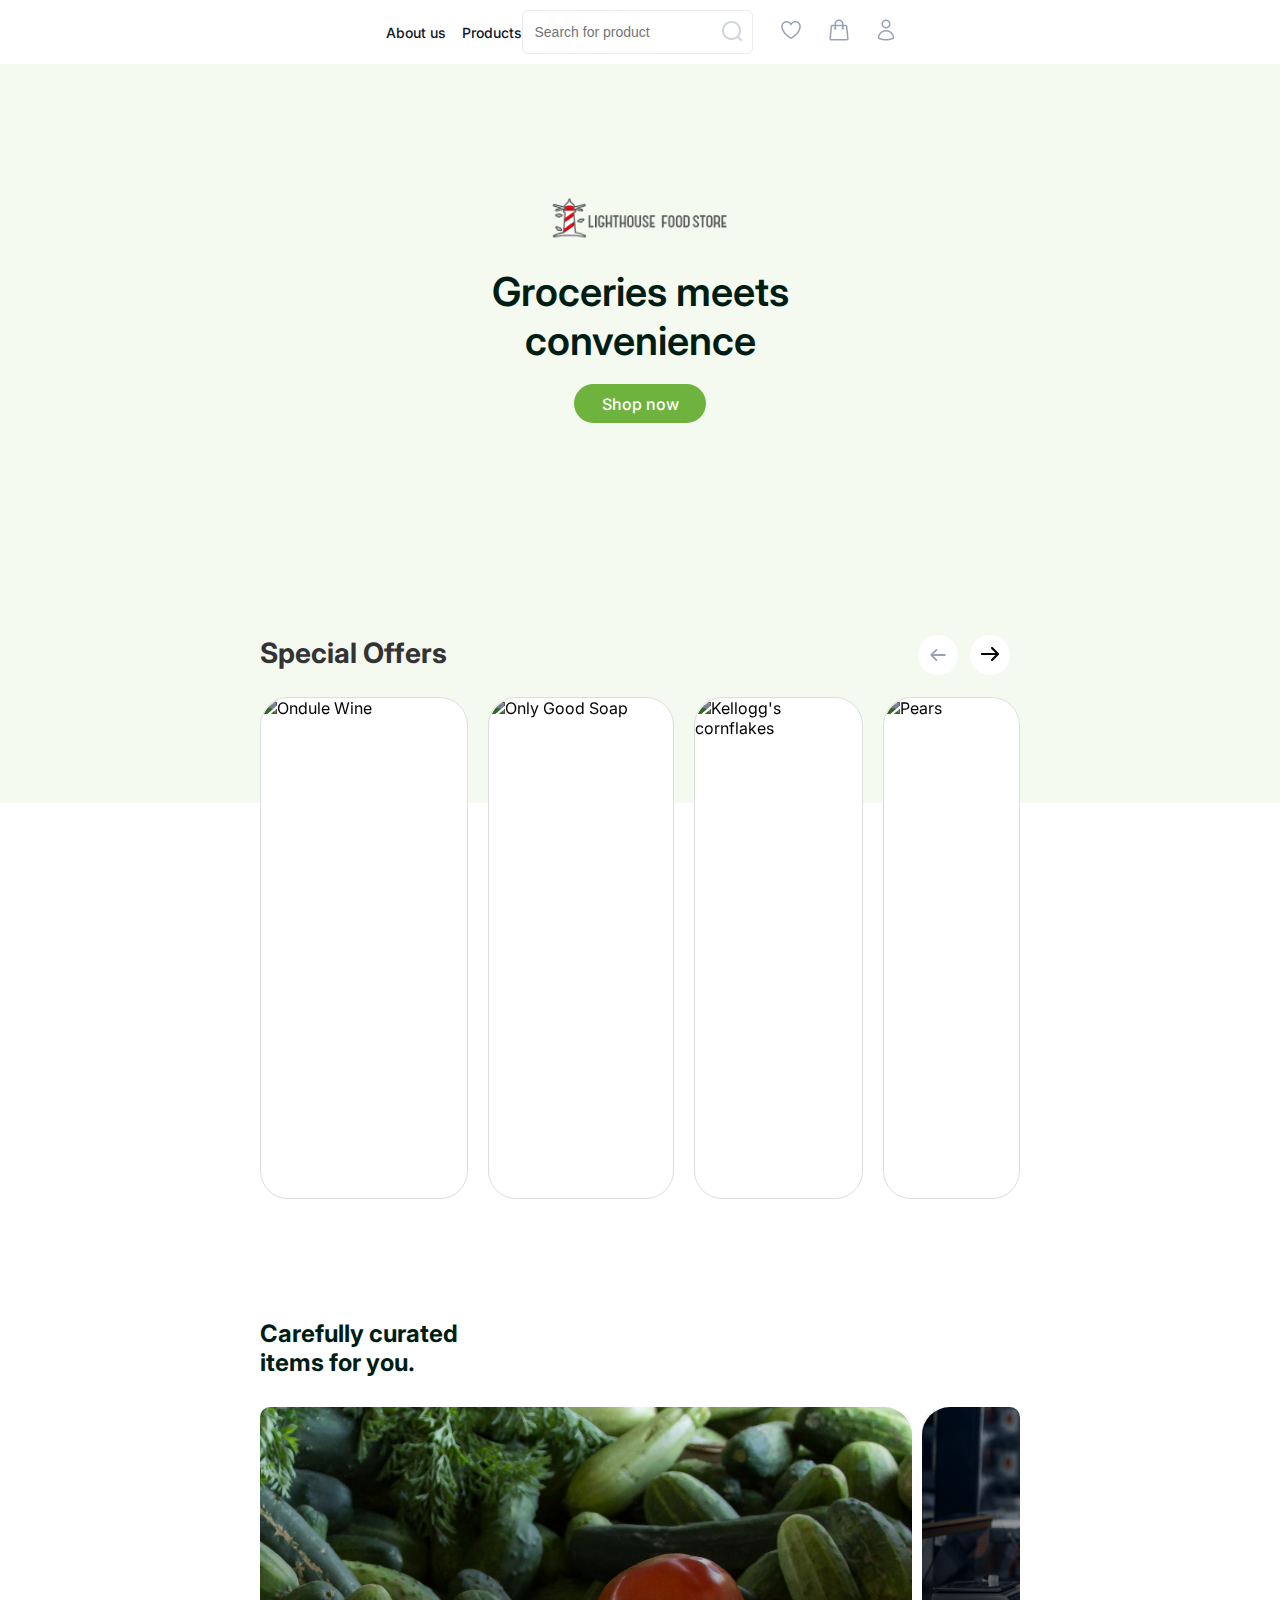
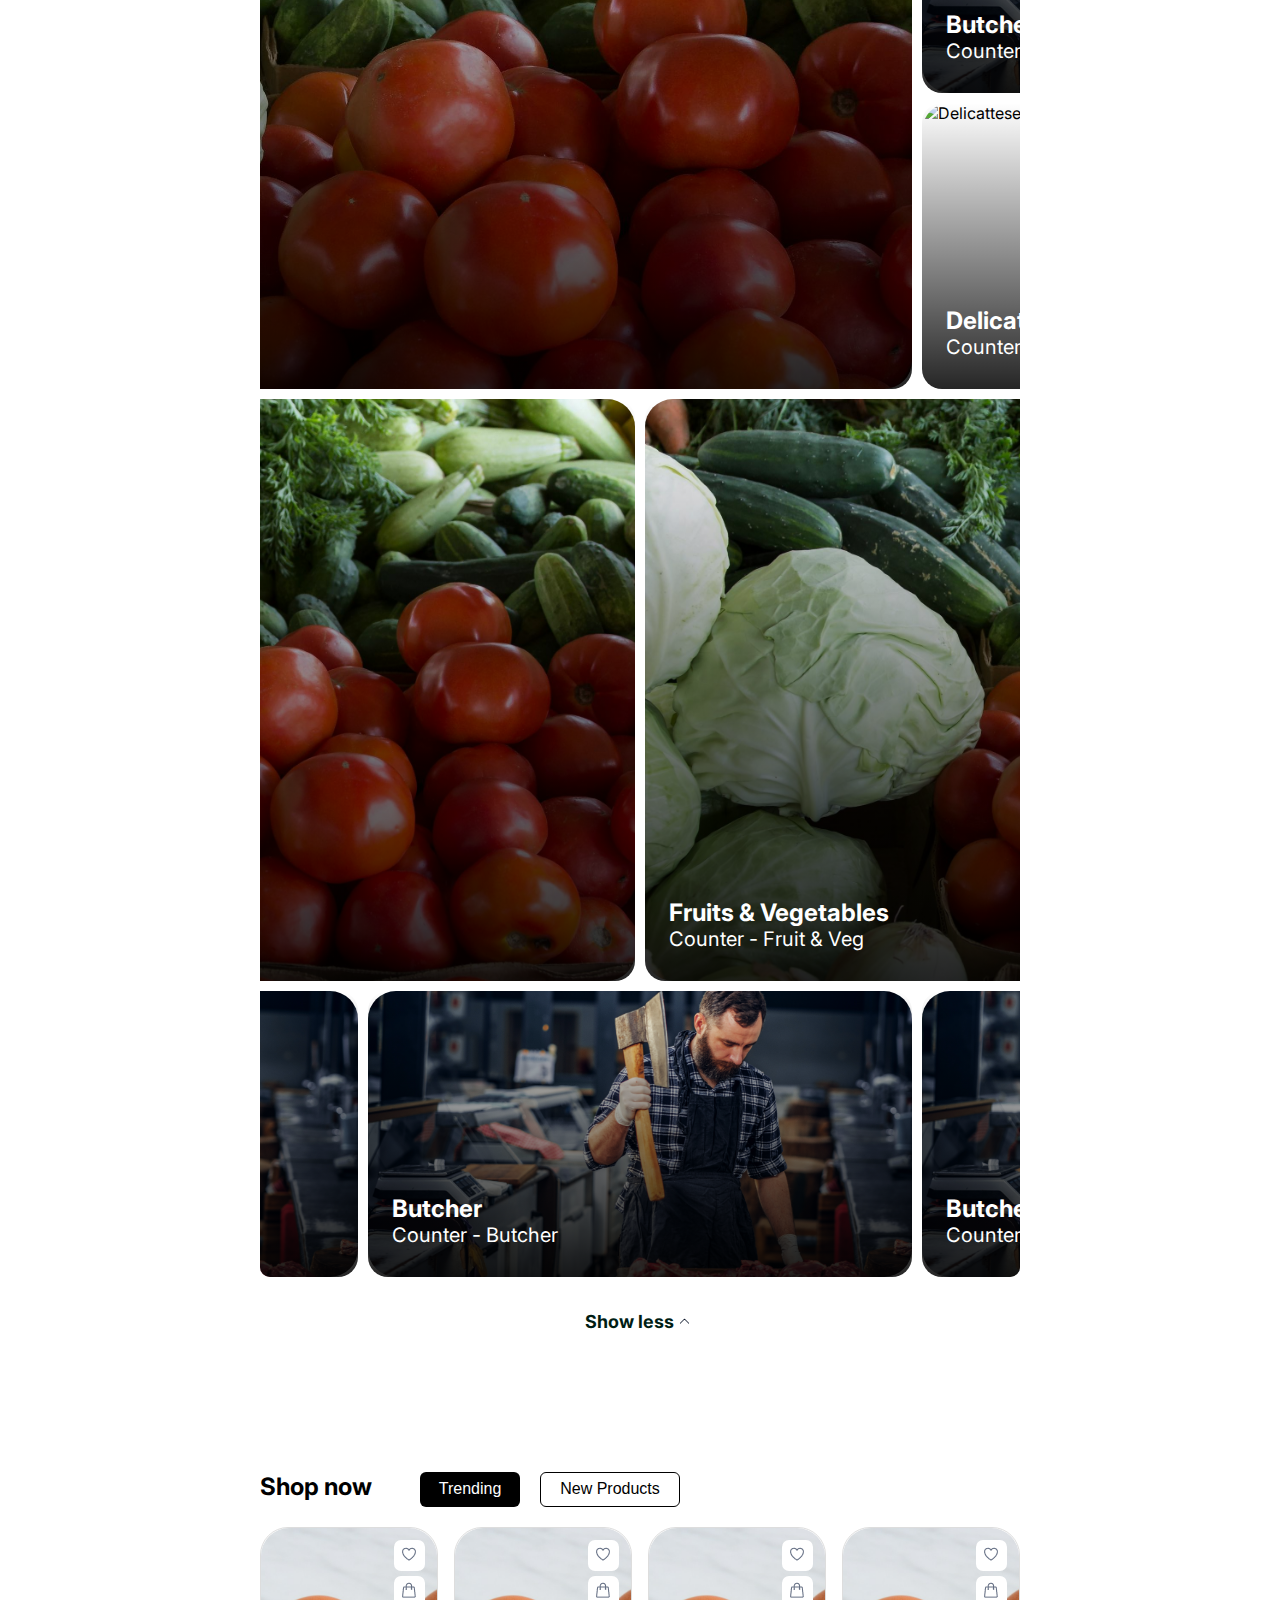
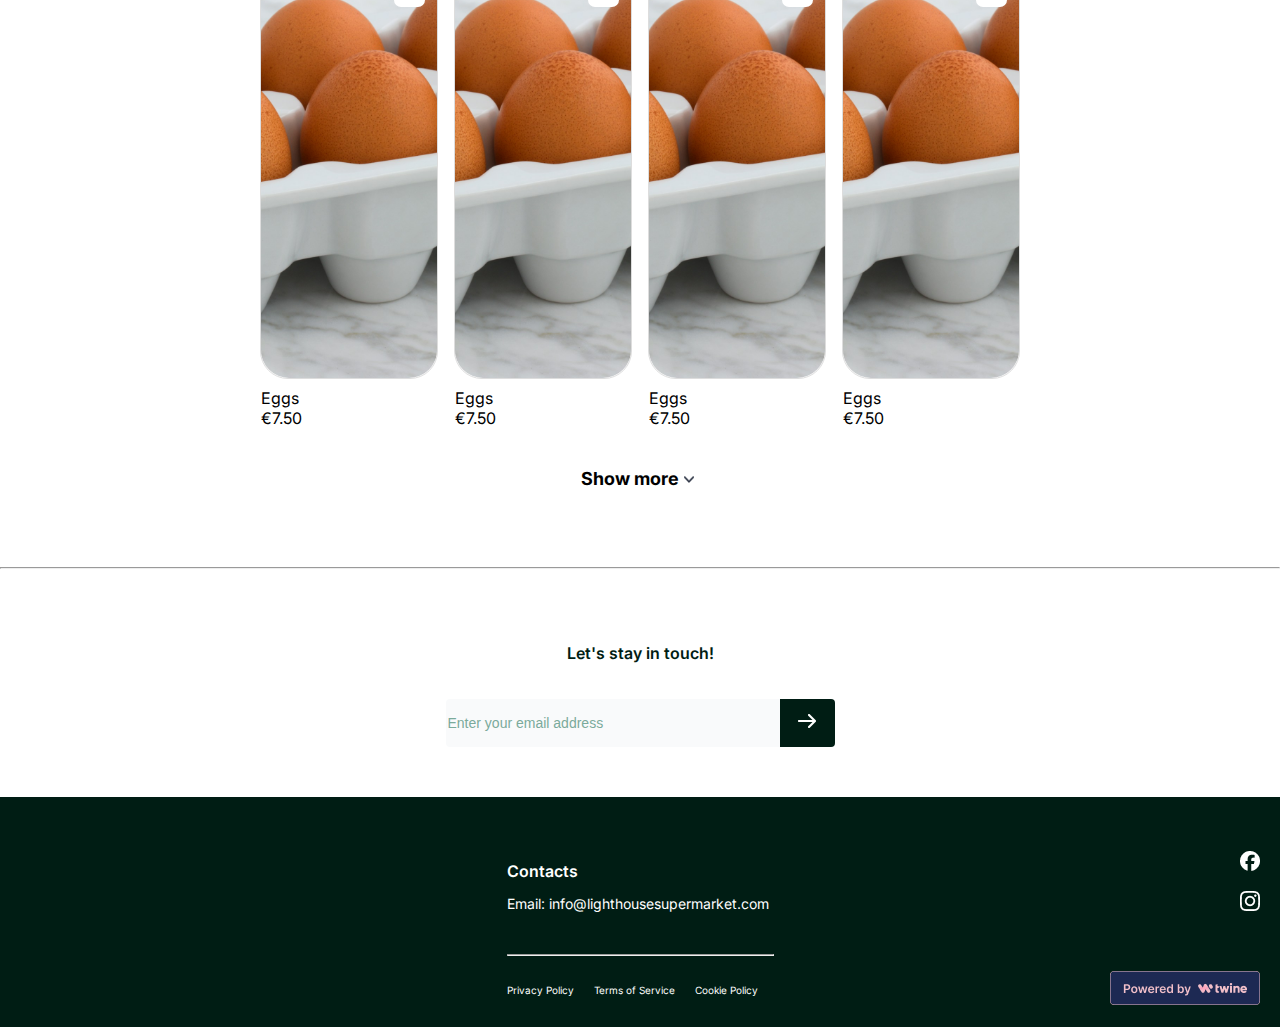
==== HTML/index.html @ 8991d11d "Fixed width" ====
<!DOCTYPE html>
<html lang="en">
<head>
    <meta charset="UTF-8"/>
    <link href="style.css" rel="stylesheet">
    <meta name="viewport" content="width=device-width, initial-scale=1.0">
    <link rel="preconnect" href="https://fonts.googleapis.com">
    <link rel="preconnect" href="https://fonts.gstatic.com" crossorigin>
    <link href="https://fonts.googleapis.com/css2?family=Inter:ital,opsz,wght@0,14..32,100..900;1,14..32,100..900&display=swap" rel="stylesheet">
</head>

<body>

<div class="container">
    <header class="header">
        <nav class="navbar">
            <ul class="nav-list">
                <li><a href="#About Us">About us</a></li>
                <li><a href="#Products">Products</a></li>
            </ul>
            <div class="right-section">
                <div class="search-item">
                    <input type="text" class="search-input" placeholder="Search for product">
                    <a href="#Search"><img src="search.png"></a>
                </div>
                <a href="#Liked"><img src="liked.png"></a>
                <a href="#cart"><img src="cart.png"></a>
                <a href="#profile"><img src="profile.png"></a>
            </div>
        </nav>
    </header>
</div>

<div class="background-overflow-header">
<div class="container">
    <header>
        <div class="header-container">
            <img src="logo.png" alt="Lighthouse Food Store" class="logo">
            <h1>Groceries meets<br>convenience</h1>
            <a href="#shop now" class="shop-now-button">Shop now</a>
        </div>
    </header>
</div>
</div>
    
<div class="container">
    <section class="special-offers">
        <div class="special-offers-header">
            <h2>Special Offers</h2>
            <div class="arrow-buttons">
                <button class="left-arrow"><img src="special-offer-arrow-left.png"></button>
                <button class="right-arrow"><img src="special-offer-arrow-right.png"></button>
            </div>
        </div>
        <div class="offer-grid">
            <div class="offer-item-1 offer-item">
                <img src="wine.jpeg" alt="Ondule Wine" class="background-image">
                <p>Ondule Wine<br>€7.50</p>
                <div class="button-container-1">
                    <div class="add-to-bag">
                        <button>Add to bag</button>
                    </div>
                    <div class="special-offer-like">
                        <button><img src="heart.png"></button>
                    </div>
                </div>
            </div>
            <div class="offer-item-2 offer-item">
                <img src="soap.jpeg" alt="Only Good Soap" class="background-image">
                <p>Only Good Soap<br>€7.50</p>
                <div class="button-container-1">
                    <div class="add-to-bag">
                        <button>Add to bag</button>
                    </div>
                    <div class="special-offer-like">
                        <button><img src="heart.png"></button>
                    </div>
                </div>
            </div>
            <div class="offer-item-3 offer-item">
                <img src="cornflakes.jpeg" alt="Kellogg's cornflakes" class="background-image">
                <p>Kellogg's Cornflakes<br>€7.50</p>
                <div class="button-container-1">
                    <div class="add-to-bag">
                        <button>Add to bag</button>
                    </div>
                    <div class="special-offer-like">
                        <button><img src="heart.png"></button>
                    </div>
                </div>
            </div>
            <div class="offer-item-4 offer-item">
                <img src="pears.jpeg" alt="Pears" class="background-image">
                <p>Pears<br>€7.50</p>
                <div class="button-container-1">
                    <div class="add-to-bag">
                        <button>Add to bag</button>
                    </div>
                    <div class="special-offer-like">
                        <button><img src="heart.png"></button>
                    </div>
                </div>
            </div>
        </div>
    </section>
</div>

<div class="container">
    <section class="curated-items">
        <h2>Carefully curated<br>items for you.</h2>
        <div class="curated-grid">
            <div class="curated-item curated-item-1">
                <img src="fruit.jpeg" alt="Fruits & Vegetables"> 
                <div class="overlay"></div>
                <p><b>Fruits & Vegetables</b><br>Counter - Fruit & Veg</p>
            </div>
            <div class="curated-item curated-item-2">
                <img src="butcher.jpeg" alt="Butcher">
                <div class="overlay"></div>
                <p><b>Butcher</b><br>Counter - Butcher</p>
            </div>
            <div class="curated-item curated-item-3">
                <img src="meat.jpeg" alt="Delicattesen">
                <div class="overlay"></div>
                <p><b>Delicattesen</b><br>Counter - Delicattesen</p>
            </div>
            <div class="curated-item curated-item-4">
                <img src="fruit.jpeg" alt="Fruits & Vegetables">
                <div class="overlay"></div>
                <p><b>Fruits & Vegetables</b><br>Counter - Fruit & Veg</p>
            </div>
            <div class="curated-item curated-item-5">
                <img src="fruit.jpeg" alt="Fruits & Vegetables">
                <div class="overlay"></div>
                <p><b>Fruits & Vegetables</b><br>Counter - Fruit & Veg</p>
            </div>
            <div class="curated-item curated-item-6">
                <img src="butcher.jpeg" alt="Butcher">
                <div class="overlay"></div>
                <p><b>Butcher</b><br>Counter - Butcher</p>
            </div>
            <div class="curated-item curated-item-7">
                <img src="butcher.jpeg" alt="Butcher">
                <div class="overlay"></div>
                <p><b>Butcher</b><br>Counter - Butcher</p>
            </div>
            <div class="curated-item curated-item-8">
                <img src="butcher.jpeg" alt="Butcher">
                <div class="overlay"></div>
                <p><b>Butcher</b><br>Counter - Butcher</p>
            </div>
        </div>
        <h4>Show less <img src="chevron-up.png"></h4>
    </section>
</div>

<div class="container">
    <section class="shop-now-items">
        <div class="shop-now-header">
        <h2>Shop now</h2>
            <div class="tabs">
                <button class="tab-active">Trending</button>
                <button class="tab">New Products</button>
            </div>
        </div>
        <div class="product-grid">
            <div class="product-card">
                <img src="eggs.jpeg" alt="Eggs" class="product-card-image">
                <p>Eggs<br>€7.50</p>
                <div class="product-card-buttons">
                    <button><img src="shop-now-like.png" class="shop-now-like"></button>
                    <button><img src="add-to-cart.png" class="add-to-cart"></button>
                </div>
            </div>
            <div class="product-card">
                <img src="eggs.jpeg" alt="Eggs" class="product-card-image">
                <p>Eggs<br>€7.50</p>
                <div class="product-card-buttons">
                    <button><img src="shop-now-like.png" class="shop-now-like"></button>
                    <button><img src="add-to-cart.png" class="add-to-cart"></button>
                </div>
            </div>
            <div class="product-card">
                <img src="eggs.jpeg" alt="Eggs" class="product-card-image">
                <p>Eggs<br>€7.50</p>
                <div class="product-card-buttons">
                    <button><img src="shop-now-like.png" class="shop-now-like"></button>
                    <button><img src="add-to-cart.png" class="add-to-cart"></button>
                </div>
            </div>
            <div class="product-card">
                <img src="eggs.jpeg" alt="Eggs" class="product-card-image">
                <p>Eggs<br>€7.50</p>
                <div class="product-card-buttons">
                    <button><img src="shop-now-like.png" class="shop-now-like"></button>
                    <button><img src="add-to-cart.png" class="add-to-cart"></button>
                </div>
            </div>
        </div>
        <h4>Show more <img src="chevron-down.png"></h4>
    </section>
</div>

    <hr>

<div class="container">
    <div class="subscribe-section">
        <p>Let's stay in touch!</p>
        <div class="subscribe-form">
            <input type="email" class="email-input" placeholder="Enter your email address">
            <button type="submit"><img src="arrow-right.png"></button>
        </div>
    </div>
</div>

<div class="background-overflow-footer">
<div class="container">
    <footer class="footer">
        <div class="footer-content">
            <div class="contact-info">
                <p><b>Contacts</b></p>
                <p>Email: <a href="mailto:info@lighthousesupermarket.com">info@lighthousesupermarket.com</a></p>
            </div>
        </div>
        <div class="social-icons">
            <a href="#Facebook" class="social-icon-1"><img src="facebook.png"></a>
            <br>
            <a href="#Instagram" class="social-icon-2"><img src="instagram.png"></a>
        </div>
        <hr>
        <div class="footer-links">
            <a href="#Privacy Policy">Privacy Policy</a>
            <a href="#Terms of Service">Terms of Service</a>
            <a href="#Cookie Policy">Cookie Policy</a>
        </div>
        <div class="powered-by">
            <a href="#Twine"><img src="twine.png"></a>
        </div>
    </footer>
</div>
</div>

</body>
</html>
---- HTML/style.css ----
body {
    margin: 0;
    font-family: "Inter", sans-serif;
    background-color: rgba(255, 255, 255, 1);
}

.container {
    max-width: 800px;
    place-self: center;
}

.background-overflow-header {
    background-color: rgba(110, 179, 61, 0.07);
}

.background-overflow-footer {
    background-color:  rgba(0, 29, 20, 1);
}

/*Header*/

.header {
    background-color: rgba(255, 255, 255, 1);
    display: flex;
    align-items: center;
    height: 64px;
    font-family: "Inter", sans-serif;
}

.navbar {
    display: flex;
    justify-content: space-between;
    align-items: center;
    width: 100%;
    padding: 10px 25px;
}

.nav-list {
    list-style: none;
    display: flex;
    gap: 16px;
    padding: 0;
}

.nav-list li a {
    text-decoration: none;
    font-family: "inter" sans-serif;
    color: rgba(16, 24, 40, 1);
    font-size: 14px;
    font-weight: 500;
    gap: 16px;
}

.right-section {
    display: flex;
    align-items: center;
    gap: 28px;
}

.search-item {
    border: 1px solid rgba(234, 236, 240, 1);
    border-radius: 6px;
    padding: 0 10px;
}

.search-item img {
    display: inline;
    position: relative;
    top: 4px;
}

.search-input {
    border: none;
    padding: 8px, 16px, 8px, 16px;
    font-size: 14px;
    outline: none;
    gap: 40px;
    height: 40px;
    font-weight: 400;
    color: rgba(152, 162, 179, 1);
}

.icon {
    font-size: 16px;
    cursor: pointer;
}

/*Logo Section*/

.header-container {
   display: flex;
   flex-direction: column;
   align-items: center;
   justify-content: center;
   height: 100vh;
   text-align: center;
   height: 739px;
   top: 64px;
}

.logo {
    width: 198px;
    height: 48px;
    padding: 4.68px, 11.71px, 4.68px, 11.71px;
    margin-top: -250px;
    left: 541px;
}

h1 {
    font-size: 40px;
    margin-bottom: 20px;
    color: rgba(0, 29, 20, 1);
    font-weight: 600;
    line-height: 48.41px;
    width: 329px;
    height: 96px;
    align-items: center;
    top: 168px;
    font-family: "Inter", sans-serif;
}

.shop-now-button {
    display: inline-block;
    padding: 10px, 28px, 10px, 28px;
    font-size: 16px;
    font-weight: 500;
    color: rgba(255, 255, 255, 1);
    background-color: rgba(110, 179, 61, 1);
    border-radius: 20px;
    text-decoration: none;
    transition: background-color 0.3s;
    width: 132px;
    height: 39px;
    gap: 10px;
    place-content: center;
    font-family: "Inter", sans-serif;
}

.shop-now-button:hover {
    background-color: #4caf50;
}

/*Special Offers Section*/

.special-offers {
    padding: 50px 20px;
    text-align: left;
    margin-top: -240px;
    font-family: "Inter", sans-serif;
}

.special-offers-header {
    display: flex;
    flex-direction: row;
    justify-content: space-between;
}

.arrow-buttons {
    display: flex;
    padding: 22px 10px;
    gap: 12px;
    justify-content: flex-end;
}

.arrow-buttons button {
    background-color: #ffffff;
    border: none;
    color: black;
    padding: 10px;
    border-radius: 50%;
    cursor: pointer;
    font-size: 16px;
    line-height: 1;
    width: 40px;
    height: 40px;
}

.special-offers h2 {
    font-size: 28px;
    margin-bottom: 20px;
    color: #333;
    top: 558px;
    left: 25px;
    display: flex;
}

.offer-grid {
    display: flex;
    justify-content: center;
    gap: 20px;
    overflow: hidden;
    position: relative;
}

.offer-grid a {
    size: 10px;
}

.offer-item {
    border: 1px solid #ddd;
    border-radius: 28px;
    height: 500px;
    text-align: left;
    background-color: #ffffff;
    position: relative;
    overflow: hidden;
}

.offer-item-1 {
    width: 500px;
}

.offer-item-2 {
    width: 446px;
}

.offer-item-3 {
    width: 405px;
}

.offer-item-4 {
    width: 328px;
}

.background-image {
    object-fit: cover;
    border-radius: 28px;
    position: absolute;
    width: 100%;
    height: 100%;
    filter: brightness(60%);
}
.offer-grid p {
    margin: 10px 0;
    font-size: 16px;
    color: rgba(255, 255, 255, 1);
    position: absolute;
    padding: 32px;
}

.add-to-bag button {
    background-color: transparent;
    color: white;
    border: 1px solid;
    border-radius: 20px;
    cursor: pointer;
    position: relative;
    width: 125px;
    height: 35px;
}

.special-offer-like button {
    border: none;
    background-color: transparent;
    padding: 8px;
}

.button-container-1 {
    display: flex;
    padding: 10px;
    left: 30px;
    bottom: 30px;
    position: absolute;
    gap: 4px;
}

/*Curated Items Section*/

.curated-items {
    padding: 50px 20px;
    display: grid;
    gap: 10px;
}

.curated-items h2 {
    font-size: 24px;
    color: rgba(0, 29, 20, 1);
    margin-bottom: 20px;
}

.curated-items h4 {
    font-size: 18px;
    color: rgba(0, 29, 20, 1);
    margin-bottom: 20px;
    place-self: center;
}

.curated-grid {
    position: relative;
    overflow: hidden;
    justify-content: center;
    border-radius: 10px;
    gap: 10px;
    display: grid;
    grid-template-columns: 267px 267px 267px 267px 267px 267px;
    grid-template-rows: 286px 286px 286px 286px 286px;
    grid-template-areas: 
        "item-1 item-1 item-1 item-1 item-2 item-2"
        "item-1 item-1 item-1 item-1 item-3 item-3"
        "item-4 item-4 item-4 item-5 item-5 item-5"
        "item-4 item-4 item-4 item-5 item-5 item-5"
        "item-6 item-6 item-7 item-7 item-8 item-8";
}

.curated-item {
    background-color: #fff;
    border-radius: 20px;
    overflow: hidden;
    position: relative;
}

.curated-item-1 {
    grid-area: item-1;
}

.curated-item-2 {
    grid-area: item-2;
}

.curated-item-3 {
    grid-area: item-3;
}

.curated-item-4 {
    grid-area: item-4;
}

.curated-item-5 {
    grid-area: item-5;
}

.curated-item-6 {
    grid-area: item-6;
}

.curated-item-7 {
    grid-area: item-7;
}

.curated-item-8 {
    grid-area: item-8;
}

.curated-grid img {
    object-fit: cover;
    border-radius: 28px;
    position: absolute;
    width: 100%;
    height: 100%;
}

.overlay {
    position: absolute;
    background-image: linear-gradient(to bottom, rgba(115, 115, 115, 0), rgba(0, 0, 0, 0.85));
    width: 100%;
    height: 100%;
}

.curated-grid p {
    margin: 10px 0;
    font-size: 20px;
    color: rgba(255, 255, 255, 1);
    position: absolute;
    left: 24px;
    bottom: 20px;
}

.curated-grid b {
    font-size: 24px;
}

/*Shop Now Section*/

.shop-now-items {
    margin: 0 auto;
    padding: 50px 20px;
}

.shop-now-header {
    display: flex;
}

.shop-now-item h2 {
    font-size: 24px;
    margin-bottom: 20px;
}

.shop-now-items h4 {
    display: flex;
    font-size: 18px;
    color: rgba(0, 0, 0, 1);
    margin-bottom: 20px;
    place-content: center;
    padding-top: 65px;
}

.tabs {
    display: flex;
    flex-direction: row;
    gap: 20px;
    padding: 20px 48px;
}

.tab {
    padding: 8px, 16px, 8px, 16px;
    border: 1px solid rgba(0, 0, 0, 1);
    background-color: rgba(255, 255, 255, 1);
    cursor: pointer;
    font-size: 16px;
    width: 140px;
    height: 35px;
    font-weight: 400;
    font-size: 16px;
    border-radius: 6px;
}

.tab-active {
    background-color: rgba(0, 0, 0, 1);
    color: #fff;
    width: 100px;
    height: 35px;
    padding: 8px, 16px, 8px, 16px;
    font-weight: 400;
    font-size: 16px;
    border-radius: 6px;
    border: none;
}

.product-grid {
    display: flex;
    justify-content: center;
    gap: 16px;
    position: relative;
}

.product-card {
    border: 1px solid #ddd;
    border-radius: 28px;
    width: 450px;
    height: 450px;
    text-align: left;
    background-color: #fff;
    position: relative;
}

.product-card-image {
    object-fit: cover;
    border-radius: 28px;
    width: 100%;
    height: 100%;
    position: absolute;
}

.product-card p {
    margin: 10px 0;
    font-size: 16px;
    color: rgba(0, 0, 0, 1);
    position: absolute;
    bottom: -60px;
}

.product-card-buttons {
    position: absolute;
    top: 12px;
    right: 12px;
}

.product-card button {
    width: 31.18px;
    height: 31.18px;
    border-radius: 7.09px;
    border: none;
    background-color: rgba(255, 255, 255, 1);
    display: block;
    margin-bottom: 5.2px;
}

/*Email Input*/

.subscribe-section {
    padding: 50px 20px;
    text-align: center;
}

.subscribe-section p {
    font-size: 16px;
    font-weight: 600;
    color: rgba(0, 29, 20, 1);
    padding-bottom: 20px;
}

.subscribe-form {
    display: flex;
    place-content: center;
}

.email-input {
    border: none;
    width: 330px;
    height: 48px;
    border-radius: 4px 0px 0px 4px;
    font-weight: 400;
    font-size: 14px;
    background-color: rgba(249, 250, 251, 1);
    padding-block: 0px;
}

.subscribe-section ::placeholder {
    color: rgba(123, 170, 155, 1)
}

.subscribe-section button {
    width: 55px;
    height: 48px;
    border-radius: 0px 4px 4px 0px;
    background-color: rgba(0, 29, 20, 1);
    color: #fff;
    border: none;
}

/*Footer*/

.footer {
    height: 130px;
    padding: 50px 20px;
}

.contact-info {
    color: #ffffff;
    font-size: 14px;
    font-weight: 400;
}

.contact-info b {
    font-size: 16px;
    font-weight: 600;
}

.contact-info a {
    text-decoration: none;
    color: #fff;
    font-size: 14px;
    font-weight: 400;
}

.social-icons {
    display: inline;
    flex-direction: row;
}

.social-icon-1 {
    right: 20px;
    margin-top: -75px;
    position: absolute;
}

.social-icon-2 {
    right: 20px;
    margin-top: -55px;
    position: absolute;
}

.footer-links a {
    text-decoration: none;
    color: #fff;
    display: inline-flex;
    padding: 20px 16px 10px 0;
    font-size: 10px;
}

.powered-by a {
    display: inline;
    position: absolute;
    flex-direction: row;
    right: 20px;
    margin-top: -35px;
}
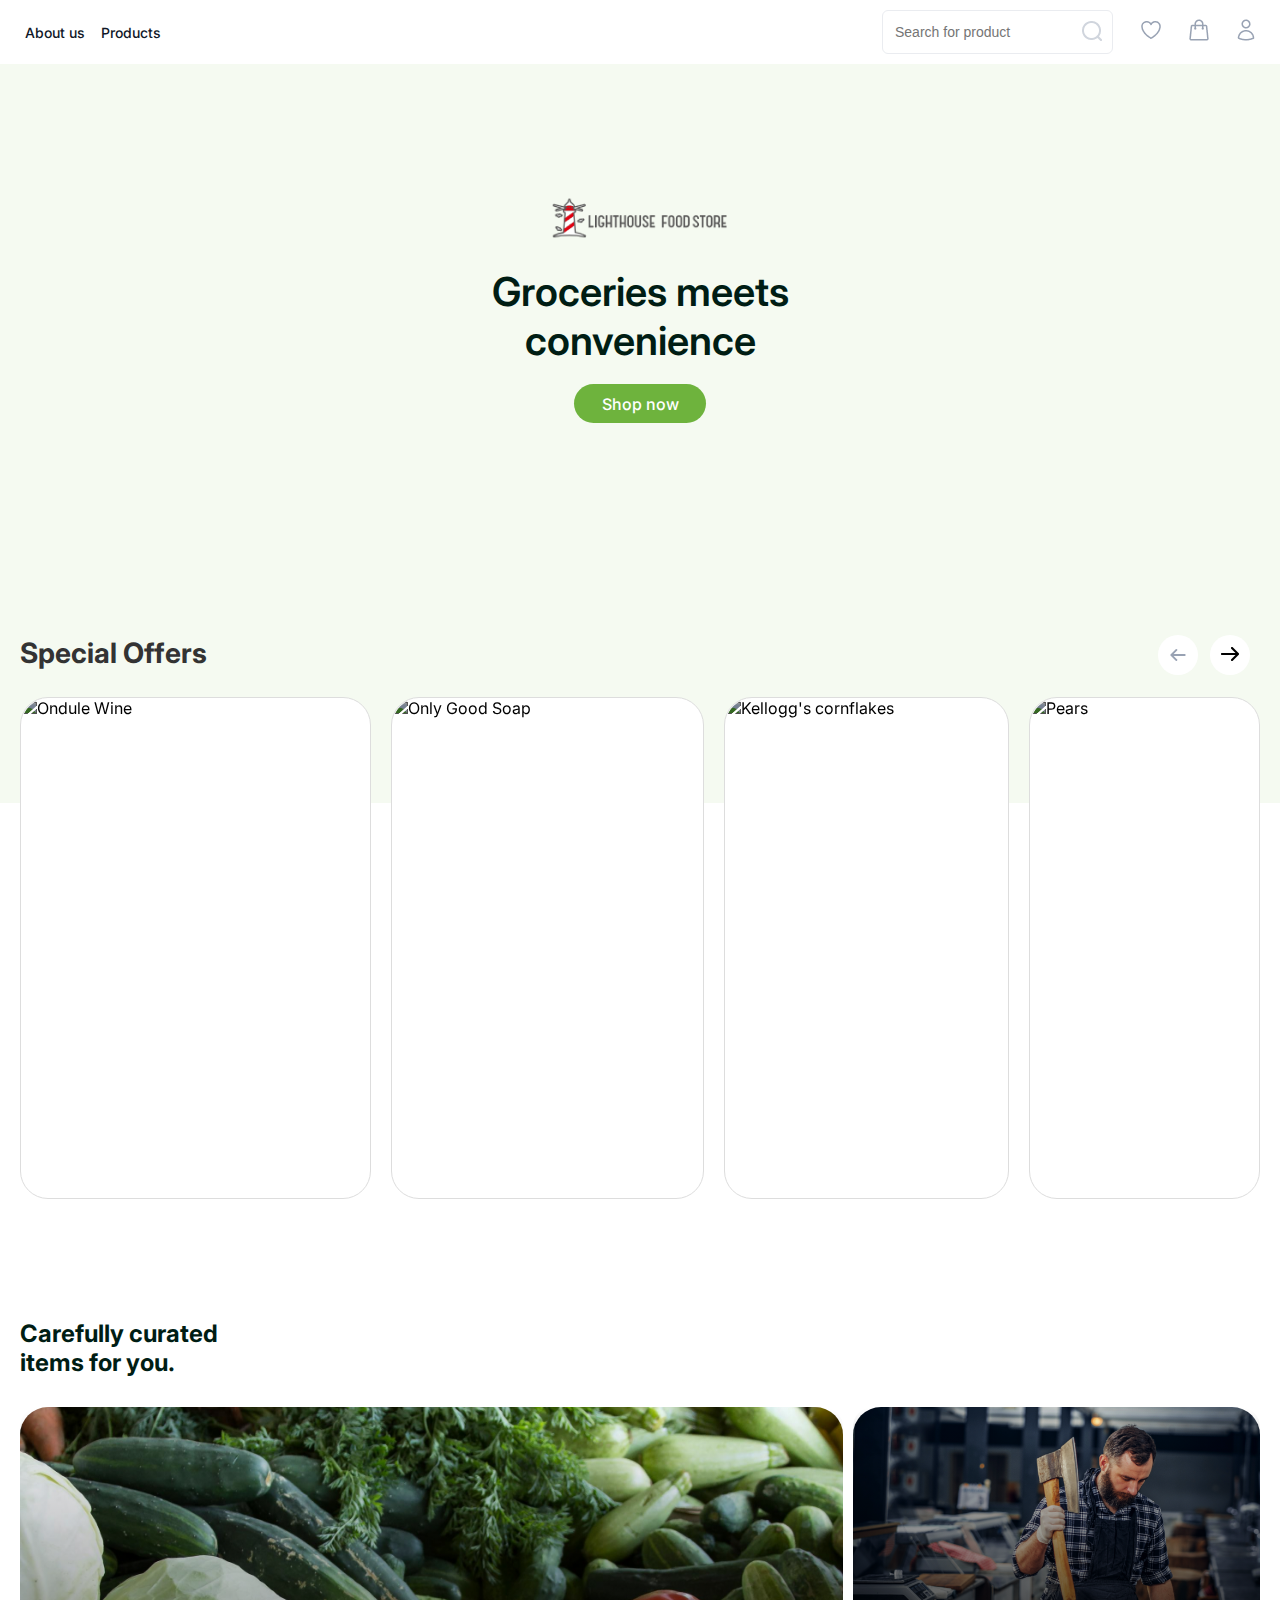
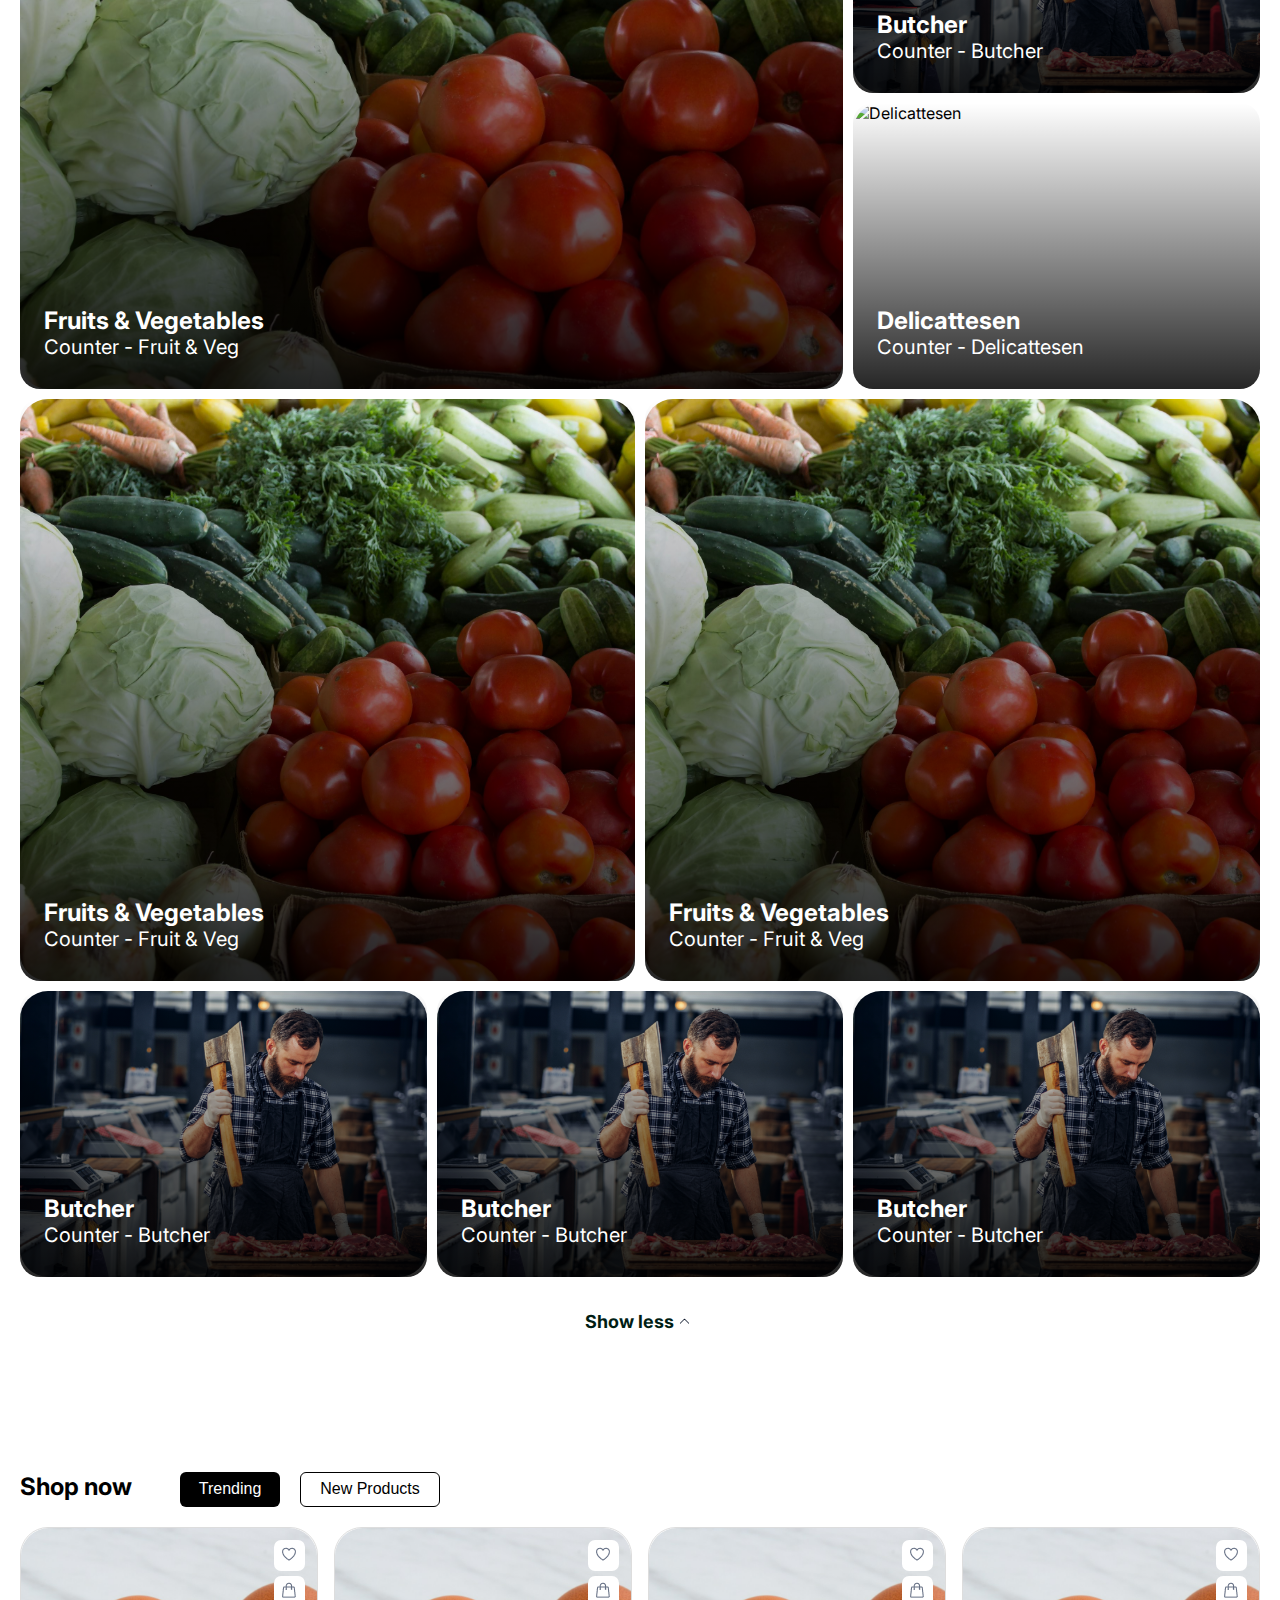
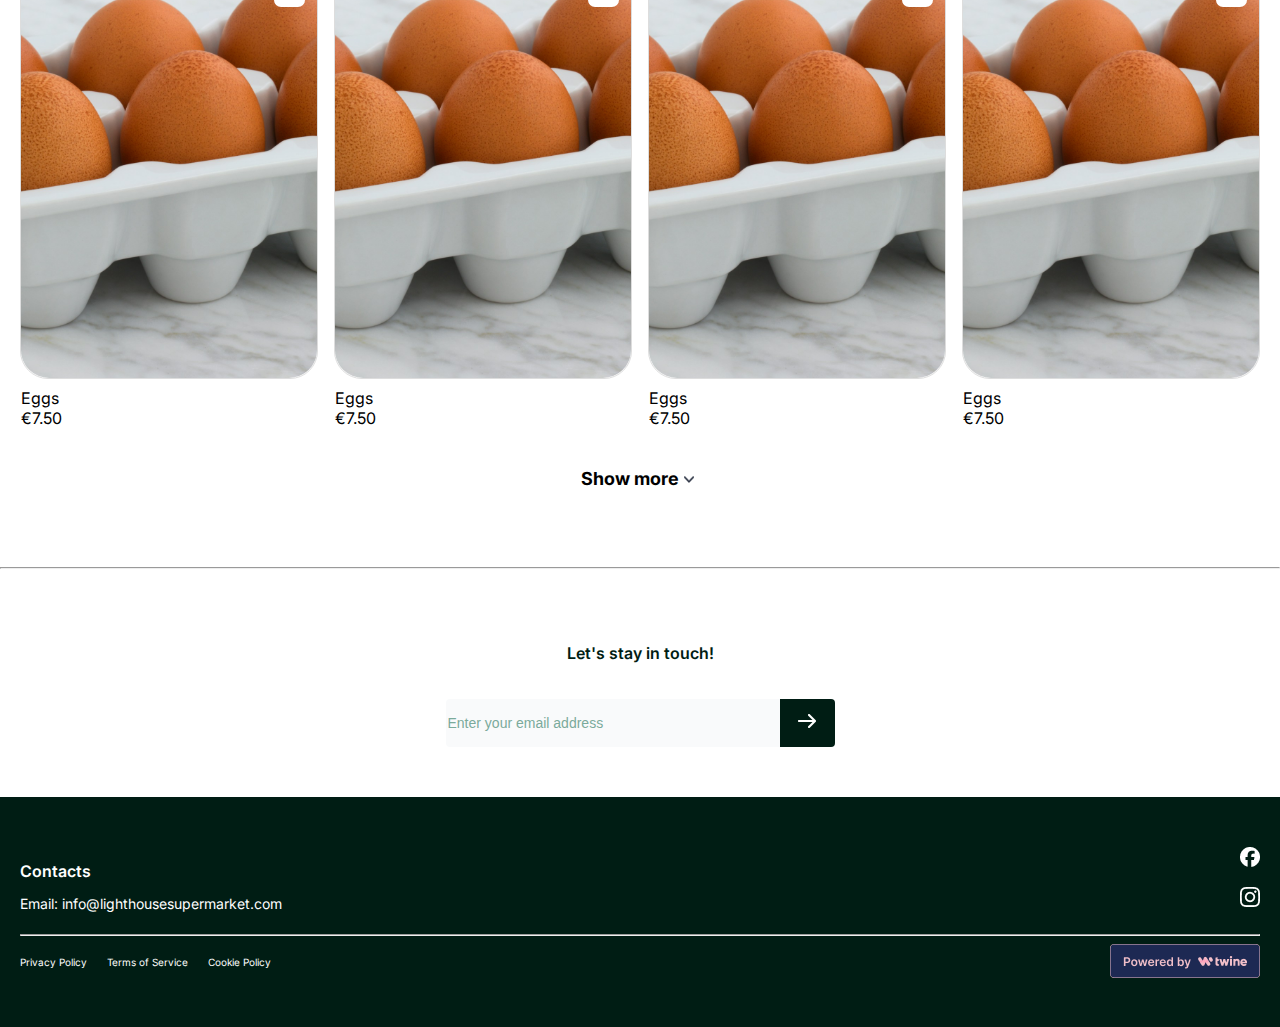
==== commit 301c4fe0: "Fixed Footer" ====
--- a/HTML/index.html
+++ b/HTML/index.html
@@ -216,25 +216,27 @@
 <div class="background-overflow-footer">
 <div class="container">
     <footer class="footer">
-        <div class="footer-content">
+        <div class="footer-1">
             <div class="contact-info">
                 <p><b>Contacts</b></p>
                 <p>Email: <a href="mailto:info@lighthousesupermarket.com">info@lighthousesupermarket.com</a></p>
             </div>
-        </div>
-        <div class="social-icons">
-            <a href="#Facebook" class="social-icon-1"><img src="facebook.png"></a>
-            <br>
-            <a href="#Instagram" class="social-icon-2"><img src="instagram.png"></a>
+            <div class="social-icons">
+                <a href="#Facebook" class="social-icon-1"><img src="facebook.png"></a>
+                <br>
+                <a href="#Instagram" class="social-icon-2"><img src="instagram.png"></a>
+            </div>
         </div>
         <hr>
-        <div class="footer-links">
-            <a href="#Privacy Policy">Privacy Policy</a>
-            <a href="#Terms of Service">Terms of Service</a>
-            <a href="#Cookie Policy">Cookie Policy</a>
-        </div>
-        <div class="powered-by">
-            <a href="#Twine"><img src="twine.png"></a>
+        <div class="footer-2">
+            <div class="footer-links">
+                <a href="#Privacy Policy">Privacy Policy</a>
+                <a href="#Terms of Service">Terms of Service</a>
+                <a href="#Cookie Policy">Cookie Policy</a>
+            </div>
+            <div class="powered-by">
+                <a href="#Twine"><img src="twine.png"></a>
+            </div>
         </div>
     </footer>
 </div>
--- a/HTML/style.css
+++ b/HTML/style.css
@@ -5,8 +5,8 @@
 }
 
 .container {
-    max-width: 800px;
-    place-self: center;
+    max-width: 1280px;
+    margin: 0 auto;
 }
 
 .background-overflow-header {
@@ -292,7 +292,7 @@
     border-radius: 10px;
     gap: 10px;
     display: grid;
-    grid-template-columns: 267px 267px 267px 267px 267px 267px;
+    grid-template-columns: 16% 16% 16% 16% 16% 16%;
     grid-template-rows: 286px 286px 286px 286px 286px;
     grid-template-areas: 
         "item-1 item-1 item-1 item-1 item-2 item-2"
@@ -525,6 +525,12 @@
     padding: 50px 20px;
 }
 
+.footer-1 {
+    display: flex;
+    flex-direction: row;
+    justify-content: space-between;
+}
+
 .contact-info {
     color: #ffffff;
     font-size: 14px;
@@ -548,30 +554,25 @@
     flex-direction: row;
 }
 
-.social-icon-1 {
-    right: 20px;
-    margin-top: -75px;
-    position: absolute;
-}
-
 .social-icon-2 {
-    right: 20px;
-    margin-top: -55px;
-    position: absolute;
+   display: flex;
+   margin-top: 16px;
+}
+
+.footer-2 {
+    display: flex;
+    flex-direction: row;
+    justify-content: space-between;
 }
 
 .footer-links a {
     text-decoration: none;
     color: #fff;
     display: inline-flex;
-    padding: 20px 16px 10px 0;
+    padding: 12px 16px 10px 0;
     font-size: 10px;
 }
 
-.powered-by a {
-    display: inline;
-    position: absolute;
-    flex-direction: row;
-    right: 20px;
-    margin-top: -35px;
-}
+.powered-by {
+place-content: flex-end;
+}
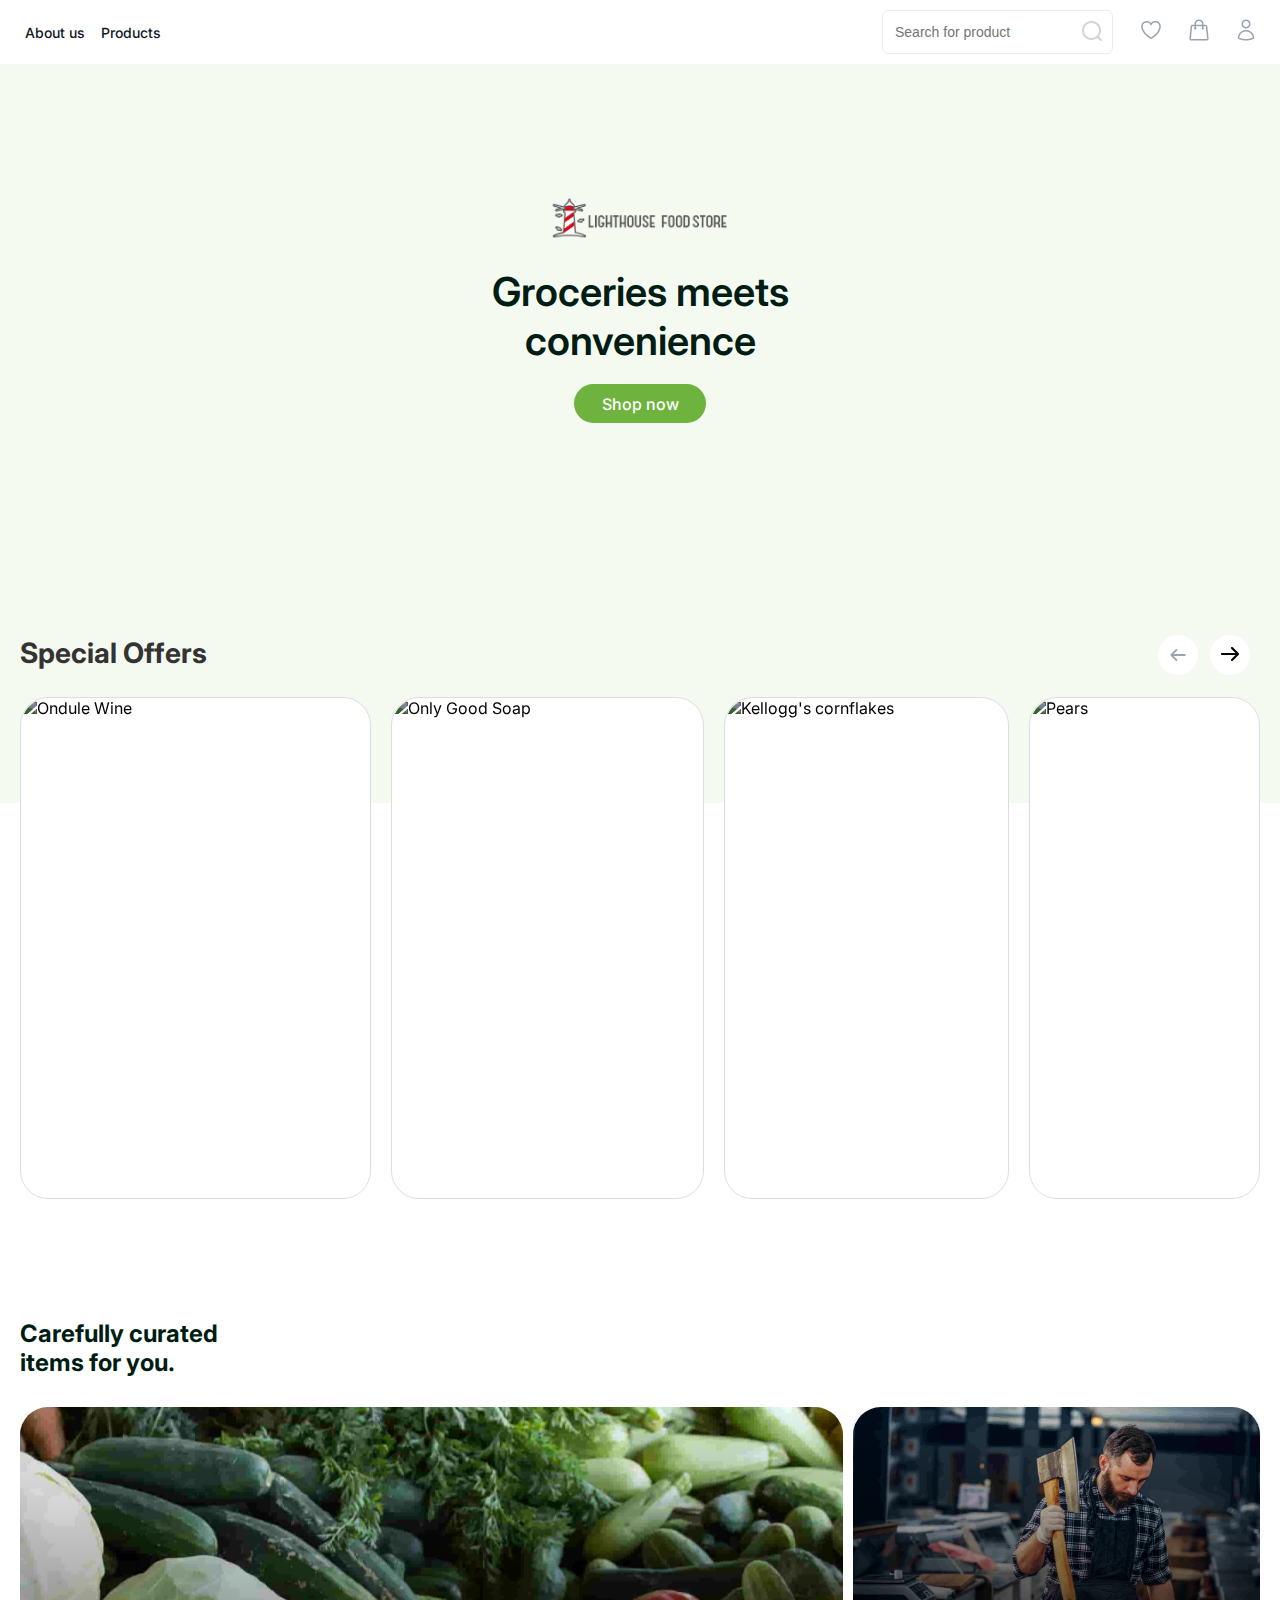
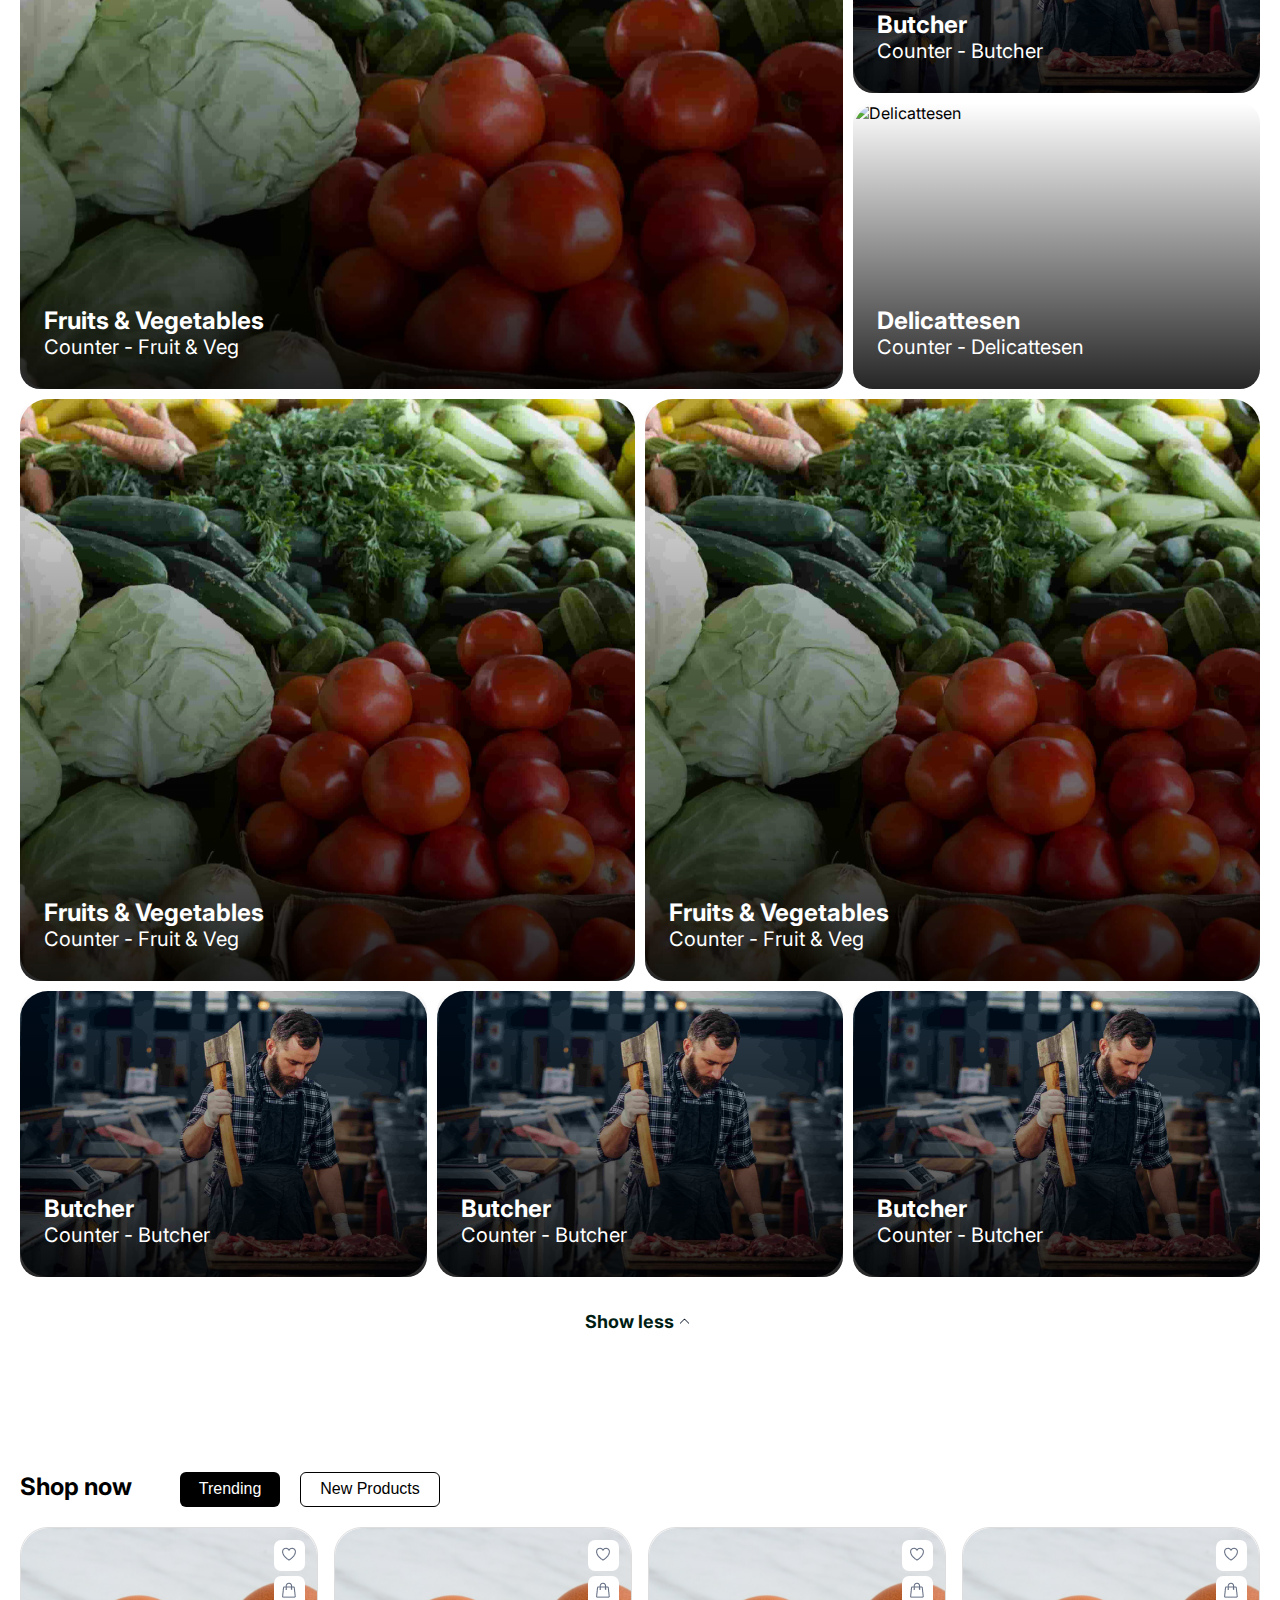
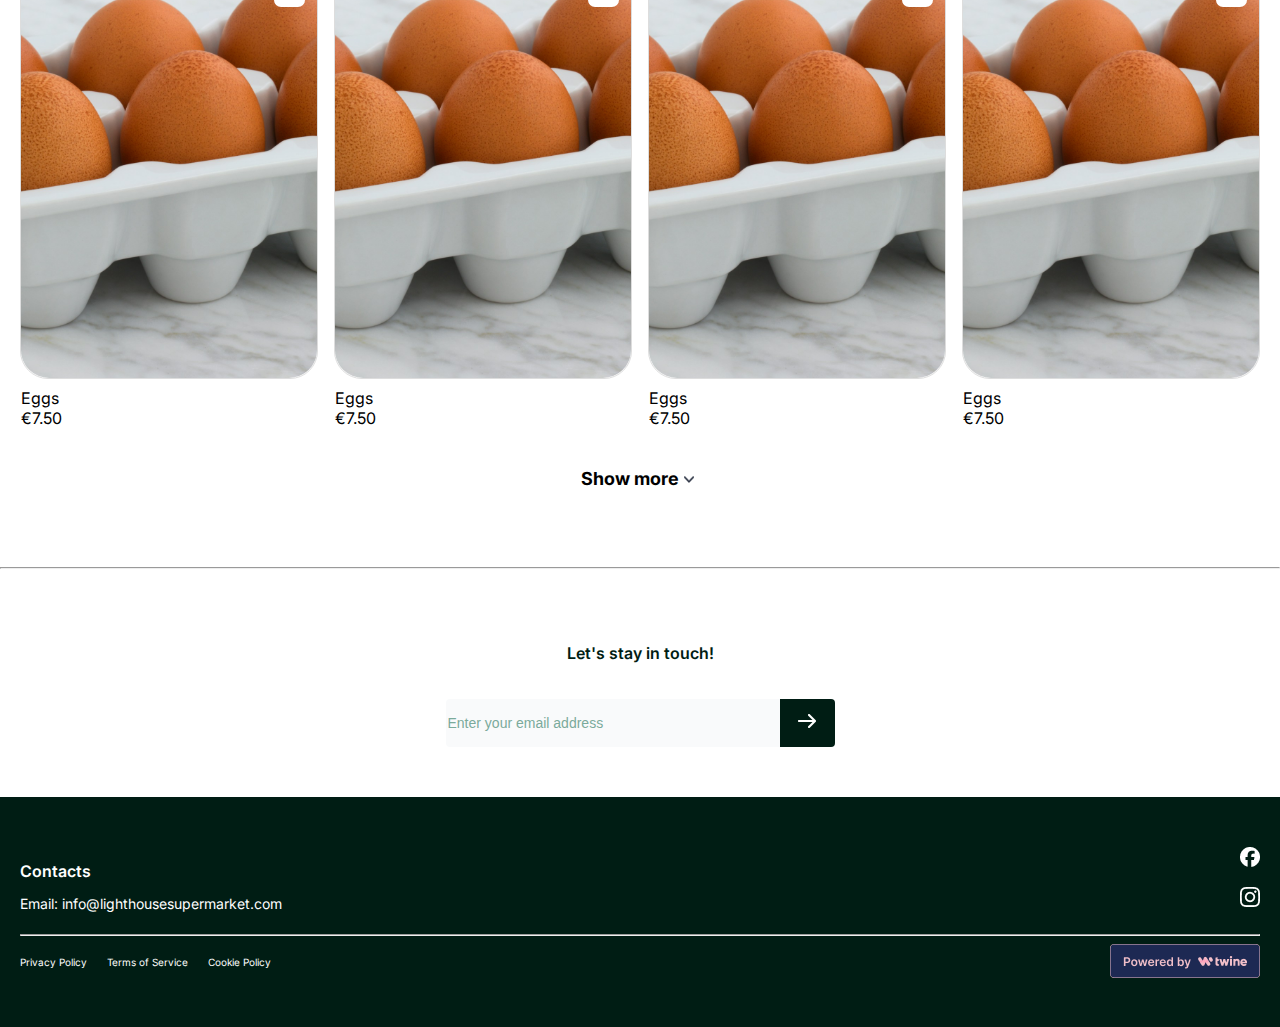
==== commit 7c04cd8a: "Media queries" ====
--- a/HTML/index.html
+++ b/HTML/index.html
@@ -164,31 +164,31 @@
             </div>
         </div>
         <div class="product-grid">
-            <div class="product-card">
-                <img src="eggs.jpeg" alt="Eggs" class="product-card-image">
-                <p>Eggs<br>€7.50</p>
-                <div class="product-card-buttons">
-                    <button><img src="shop-now-like.png" class="shop-now-like"></button>
-                    <button><img src="add-to-cart.png" class="add-to-cart"></button>
-                </div>
-            </div>
-            <div class="product-card">
-                <img src="eggs.jpeg" alt="Eggs" class="product-card-image">
-                <p>Eggs<br>€7.50</p>
-                <div class="product-card-buttons">
-                    <button><img src="shop-now-like.png" class="shop-now-like"></button>
-                    <button><img src="add-to-cart.png" class="add-to-cart"></button>
-                </div>
-            </div>
-            <div class="product-card">
-                <img src="eggs.jpeg" alt="Eggs" class="product-card-image">
-                <p>Eggs<br>€7.50</p>
-                <div class="product-card-buttons">
-                    <button><img src="shop-now-like.png" class="shop-now-like"></button>
-                    <button><img src="add-to-cart.png" class="add-to-cart"></button>
-                </div>
-            </div>
-            <div class="product-card">
+            <div class="product-card product-card-1">
+                <img src="eggs.jpeg" alt="Eggs" class="product-card-image">
+                <p>Eggs<br>€7.50</p>
+                <div class="product-card-buttons">
+                    <button><img src="shop-now-like.png" class="shop-now-like"></button>
+                    <button><img src="add-to-cart.png" class="add-to-cart"></button>
+                </div>
+            </div>
+            <div class="product-card product-card-2">
+                <img src="eggs.jpeg" alt="Eggs" class="product-card-image">
+                <p>Eggs<br>€7.50</p>
+                <div class="product-card-buttons">
+                    <button><img src="shop-now-like.png" class="shop-now-like"></button>
+                    <button><img src="add-to-cart.png" class="add-to-cart"></button>
+                </div>
+            </div>
+            <div class="product-card product-card-3">
+                <img src="eggs.jpeg" alt="Eggs" class="product-card-image">
+                <p>Eggs<br>€7.50</p>
+                <div class="product-card-buttons">
+                    <button><img src="shop-now-like.png" class="shop-now-like"></button>
+                    <button><img src="add-to-cart.png" class="add-to-cart"></button>
+                </div>
+            </div>
+            <div class="product-card product-card-4">
                 <img src="eggs.jpeg" alt="Eggs" class="product-card-image">
                 <p>Eggs<br>€7.50</p>
                 <div class="product-card-buttons">
--- a/HTML/style.css
+++ b/HTML/style.css
@@ -433,6 +433,22 @@
     position: relative;
 }
 
+.product-card-1 {
+    grid-area: item-9;
+}
+
+.product-card-2 {
+    grid-area: item-10;
+}
+
+.product-card-3 {
+    grid-area: item-11;
+}
+
+.product-card-4 {
+    grid-area: item-12;
+}
+
 .product-card {
     border: 1px solid #ddd;
     border-radius: 28px;
@@ -576,3 +592,45 @@
 .powered-by {
 place-content: flex-end;
 }
+
+/*Mobile*/
+@media only screen and (max-width: 640px) {
+  .curated-grid {
+    grid-template-columns: 50% 50%;
+    grid-template-rows: 60px 60px 60px 60px 60px 60px 60px 60px 60px;
+    grid-template-areas: 
+        "item-1 item-2"
+        "item-1 item-2"
+        "item-1 item-3"
+        "item-1 item-3"
+        "item-4 item-5"
+        "item-4 item-5"
+        "item-4 item-5"
+        "item-7 item-8"
+        "item-7 item-8";
+  }
+
+  .product-grid {
+    grid-template-columns: 50% 50%;
+    grid-template: 120px 120px;
+    grid-template-areas: 
+    "item-9 item-10"
+    "item-11 item-12";
+  }
+}
+
+/*Tablet*/
+@media only screen and (max-width: 800px) {
+    .curated-grid {
+     grid-template-columns: 25% 25% 25% 25%;
+     grid-template-rows: 150px 150px 150px 150px 150px;
+     grid-template-areas:
+        "item-1 item-1 item-2 item-2"
+        "item-1 item-1 item-3 item-3"
+        "item-4 item-4 item-5 item-5"
+        "item-4 item-4 item-5 item-5"
+        "item-6 item-6 item-7 item-7";
+    }
+
+    .product-grid {}
+}
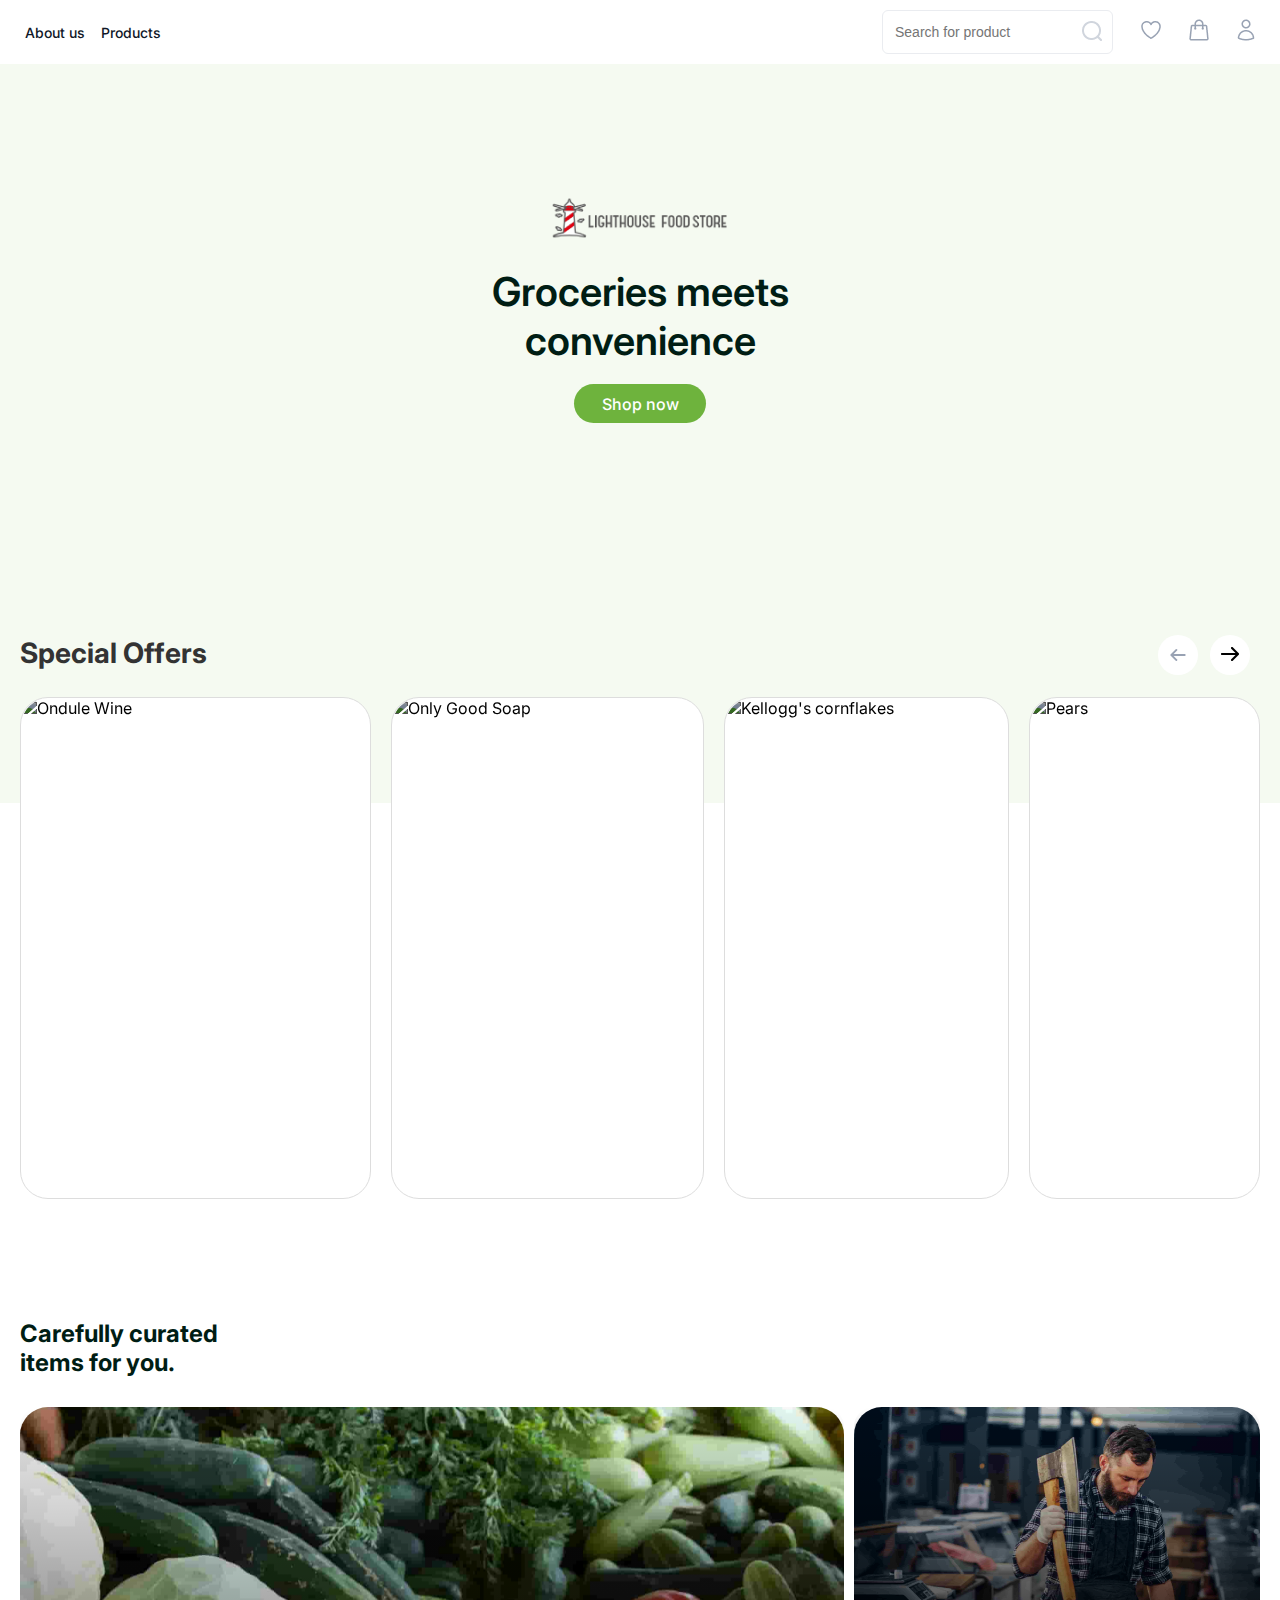
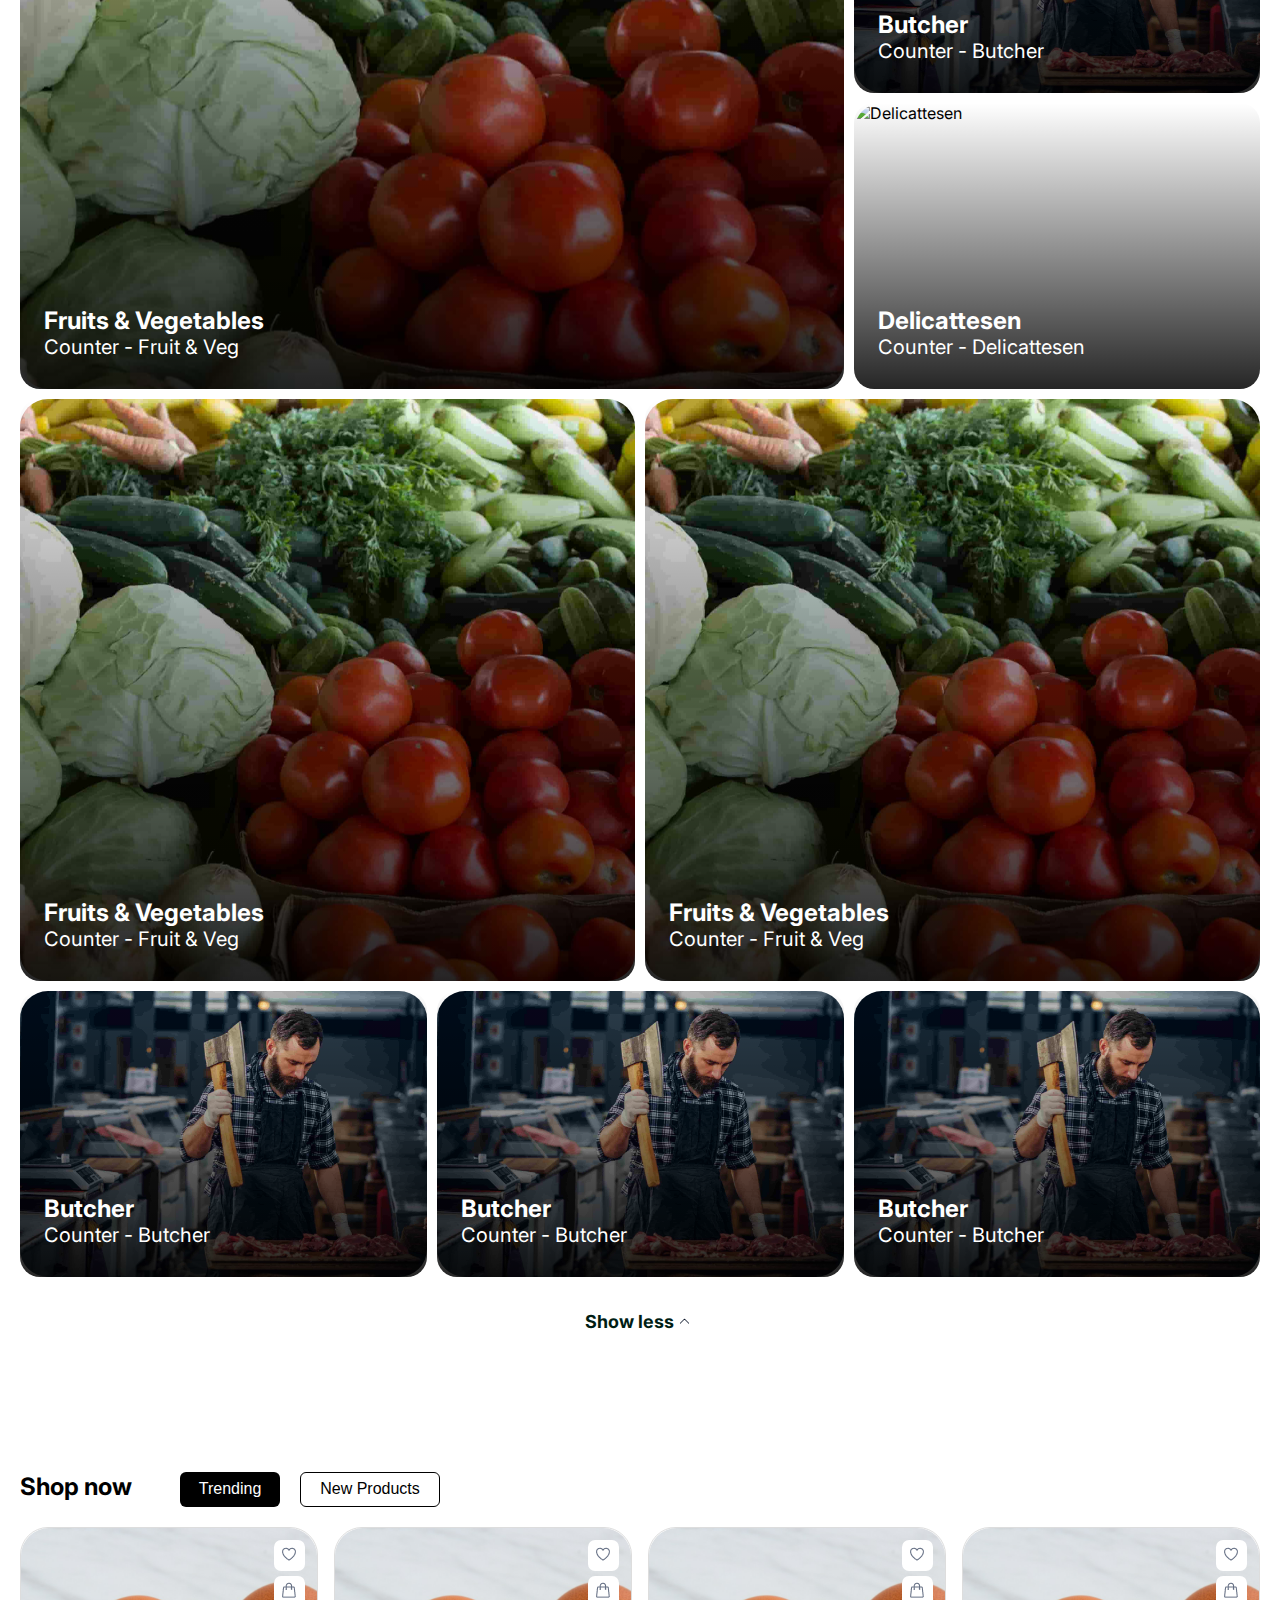
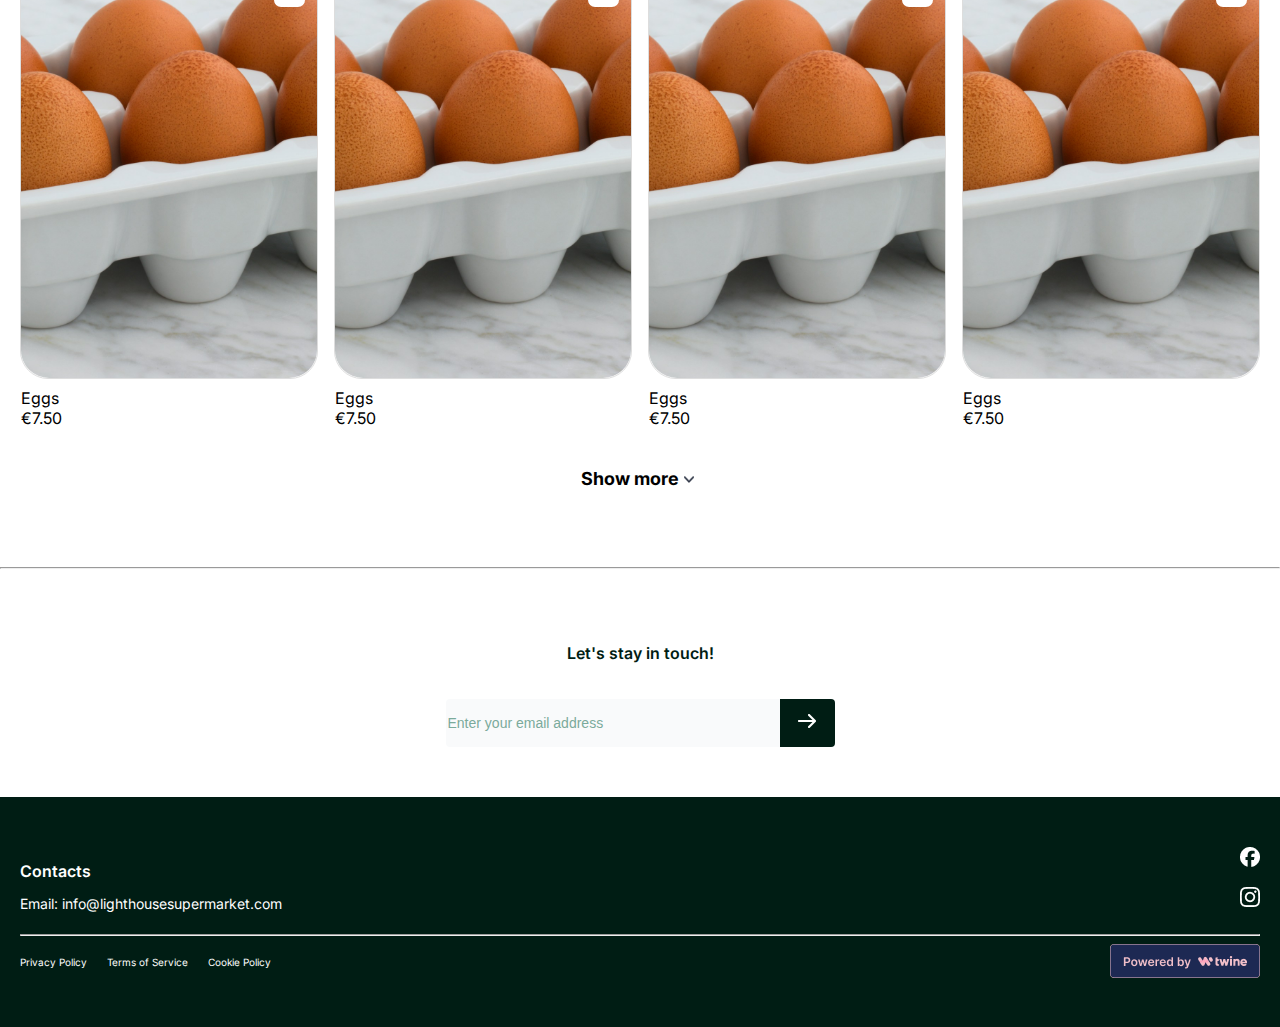
==== commit 39915cc3: "Grids Complete" ====
--- a/HTML/index.html
+++ b/HTML/index.html
@@ -164,37 +164,45 @@
             </div>
         </div>
         <div class="product-grid">
-            <div class="product-card product-card-1">
-                <img src="eggs.jpeg" alt="Eggs" class="product-card-image">
-                <p>Eggs<br>€7.50</p>
-                <div class="product-card-buttons">
-                    <button><img src="shop-now-like.png" class="shop-now-like"></button>
-                    <button><img src="add-to-cart.png" class="add-to-cart"></button>
-                </div>
-            </div>
-            <div class="product-card product-card-2">
-                <img src="eggs.jpeg" alt="Eggs" class="product-card-image">
-                <p>Eggs<br>€7.50</p>
-                <div class="product-card-buttons">
-                    <button><img src="shop-now-like.png" class="shop-now-like"></button>
-                    <button><img src="add-to-cart.png" class="add-to-cart"></button>
-                </div>
-            </div>
-            <div class="product-card product-card-3">
-                <img src="eggs.jpeg" alt="Eggs" class="product-card-image">
-                <p>Eggs<br>€7.50</p>
-                <div class="product-card-buttons">
-                    <button><img src="shop-now-like.png" class="shop-now-like"></button>
-                    <button><img src="add-to-cart.png" class="add-to-cart"></button>
-                </div>
-            </div>
-            <div class="product-card product-card-4">
-                <img src="eggs.jpeg" alt="Eggs" class="product-card-image">
-                <p>Eggs<br>€7.50</p>
-                <div class="product-card-buttons">
-                    <button><img src="shop-now-like.png" class="shop-now-like"></button>
-                    <button><img src="add-to-cart.png" class="add-to-cart"></button>
-                </div>
+            <div class="product-card">
+                <p>Eggs<br>€7.50</p>
+            <div class="product-card-1">
+                <img src="eggs.jpeg" alt="Eggs" class="product-card-image">
+                    <div class="product-card-buttons">
+                        <button><img src="shop-now-like.png" class="shop-now-like"></button>
+                        <button><img src="add-to-cart.png" class="add-to-cart"></button>
+                    </div>
+            </div>
+            </div>
+            <div class="product-card">
+                <p>Eggs<br>€7.50</p>
+            <div class="product-card-2">
+                <img src="eggs.jpeg" alt="Eggs" class="product-card-image">
+                    <div class="product-card-buttons">
+                        <button><img src="shop-now-like.png" class="shop-now-like"></button>
+                        <button><img src="add-to-cart.png" class="add-to-cart"></button>
+                    </div>
+            </div>
+            </div>
+            <div class="product-card">
+                <p>Eggs<br>€7.50</p>
+            <div class="product-card-3">
+                <img src="eggs.jpeg" alt="Eggs" class="product-card-image">
+                    <div class="product-card-buttons">
+                        <button><img src="shop-now-like.png" class="shop-now-like"></button>
+                        <button><img src="add-to-cart.png" class="add-to-cart"></button>
+                    </div>
+            </div>
+            </div>
+            <div class="product-card">
+                <p>Eggs<br>€7.50</p>
+            <div class="product-card-4">
+                <img src="eggs.jpeg" alt="Eggs" class="product-card-image">
+                    <div class="product-card-buttons">
+                        <button><img src="shop-now-like.png" class="shop-now-like"></button>
+                        <button><img src="add-to-cart.png" class="add-to-cart"></button>
+                    </div>
+            </div>
             </div>
         </div>
         <h4>Show more <img src="chevron-down.png"></h4>
--- a/HTML/style.css
+++ b/HTML/style.css
@@ -287,9 +287,6 @@
 
 .curated-grid {
     position: relative;
-    overflow: hidden;
-    justify-content: center;
-    border-radius: 10px;
     gap: 10px;
     display: grid;
     grid-template-columns: 16% 16% 16% 16% 16% 16%;
@@ -433,26 +430,10 @@
     position: relative;
 }
 
-.product-card-1 {
-    grid-area: item-9;
-}
-
-.product-card-2 {
-    grid-area: item-10;
-}
-
-.product-card-3 {
-    grid-area: item-11;
-}
-
-.product-card-4 {
-    grid-area: item-12;
-}
-
 .product-card {
     border: 1px solid #ddd;
     border-radius: 28px;
-    width: 450px;
+    width: 25%;
     height: 450px;
     text-align: left;
     background-color: #fff;
@@ -593,11 +574,39 @@
 place-content: flex-end;
 }
 
+/*Tablet*/
+@media only screen and (max-width: 800px) {
+    .curated-grid {
+     grid-template-columns: 25% 25% 25% 25%;
+     grid-template-rows: 150px 150px 150px 150px 150px 150px 150px;
+     grid-template-areas:
+        "item-1 item-1 item-2 item-2"
+        "item-1 item-1 item-3 item-3"
+        "item-4 item-4 item-5 item-5"
+        "item-4 item-4 item-5 item-5"
+        "item-6 item-6 item-7 item-7"
+        "item-8 item-8 item-8 item-8"
+        "item-8 item-8 item-8 item-8";
+     place-content: center;
+     padding: 0 10px;
+    }
+
+    .product-grid {
+     flex-wrap: wrap;
+     gap: 10px;
+     row-gap: 60px;
+    }
+
+    .product-card {
+     width: 49%;
+    }
+}
+
 /*Mobile*/
 @media only screen and (max-width: 640px) {
   .curated-grid {
     grid-template-columns: 50% 50%;
-    grid-template-rows: 60px 60px 60px 60px 60px 60px 60px 60px 60px;
+    grid-template-rows: 60px 60px 60px 60px 60px 60px 60px 60px 60px 60px 60px 60px;
     grid-template-areas: 
         "item-1 item-2"
         "item-1 item-2"
@@ -606,31 +615,22 @@
         "item-4 item-5"
         "item-4 item-5"
         "item-4 item-5"
-        "item-7 item-8"
-        "item-7 item-8";
+        "item-6 item-7"
+        "item-6 item-7"
+        "item-8 item-8"
+        "item-8 item-8"
+        "item-8 item-8";
+    place-content: center;
+    padding: 0 8px;
   }
 
-  .product-grid {
-    grid-template-columns: 50% 50%;
-    grid-template: 120px 120px;
-    grid-template-areas: 
-    "item-9 item-10"
-    "item-11 item-12";
-  }
-}
-
-/*Tablet*/
-@media only screen and (max-width: 800px) {
-    .curated-grid {
-     grid-template-columns: 25% 25% 25% 25%;
-     grid-template-rows: 150px 150px 150px 150px 150px;
-     grid-template-areas:
-        "item-1 item-1 item-2 item-2"
-        "item-1 item-1 item-3 item-3"
-        "item-4 item-4 item-5 item-5"
-        "item-4 item-4 item-5 item-5"
-        "item-6 item-6 item-7 item-7";
+   .product-grid {
+     flex-wrap: wrap;
+     gap: 10px;
+     row-gap: 60px;
     }
 
-    .product-grid {}
-}
+    .product-card {
+     width: 48%;
+    }
+}
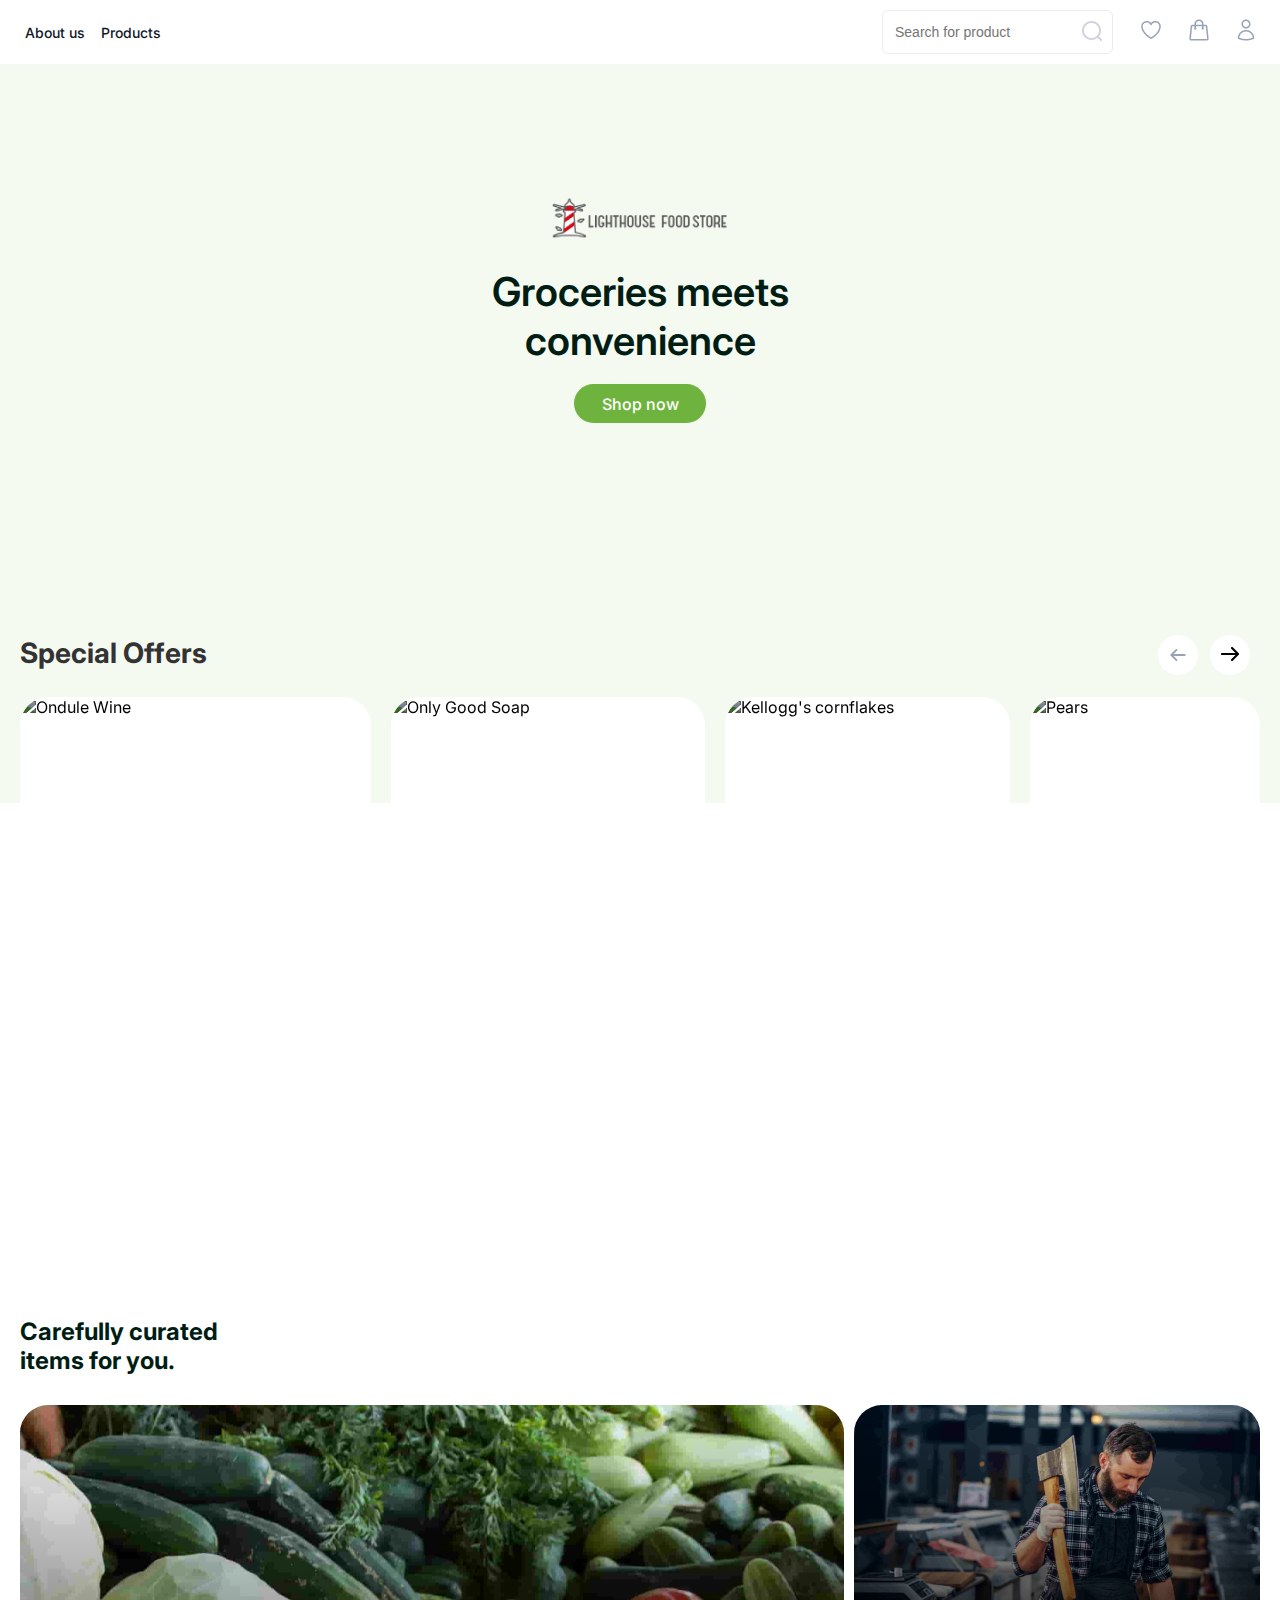
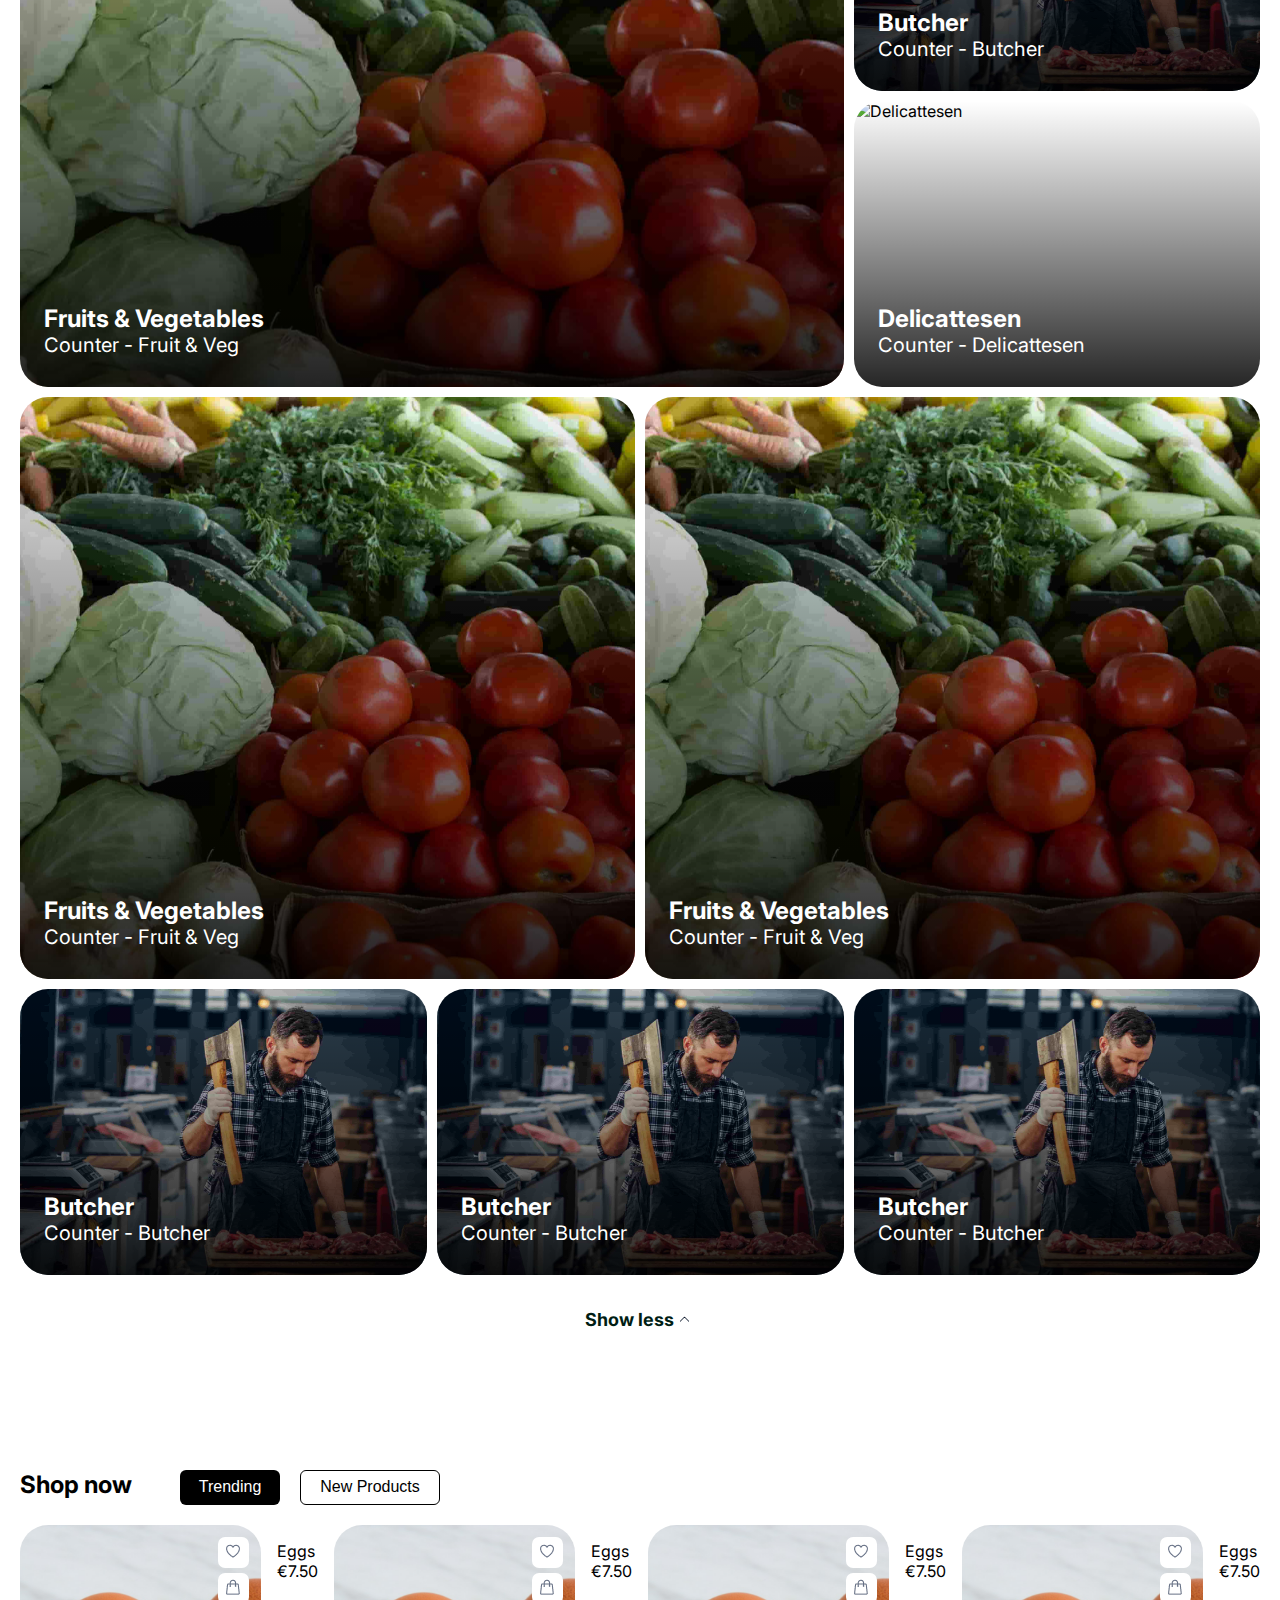
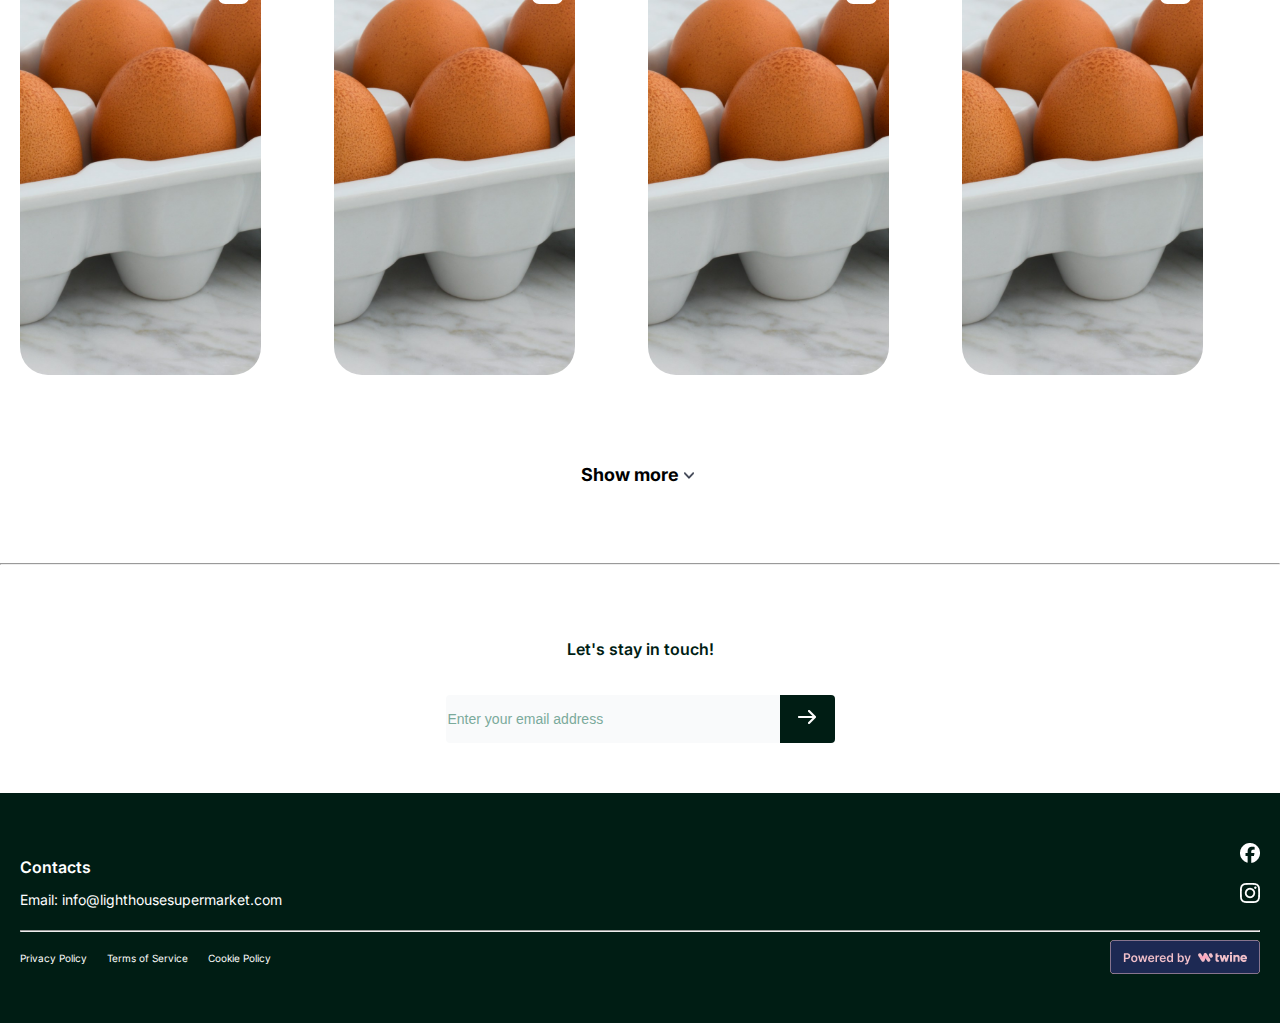
==== commit 475a42bb: "Border around items removed" ====
--- a/HTML/index.html
+++ b/HTML/index.html
@@ -165,44 +165,44 @@
         </div>
         <div class="product-grid">
             <div class="product-card">
-                <p>Eggs<br>€7.50</p>
-            <div class="product-card-1">
-                <img src="eggs.jpeg" alt="Eggs" class="product-card-image">
-                    <div class="product-card-buttons">
-                        <button><img src="shop-now-like.png" class="shop-now-like"></button>
-                        <button><img src="add-to-cart.png" class="add-to-cart"></button>
-                    </div>
-            </div>
-            </div>
-            <div class="product-card">
-                <p>Eggs<br>€7.50</p>
-            <div class="product-card-2">
-                <img src="eggs.jpeg" alt="Eggs" class="product-card-image">
-                    <div class="product-card-buttons">
-                        <button><img src="shop-now-like.png" class="shop-now-like"></button>
-                        <button><img src="add-to-cart.png" class="add-to-cart"></button>
-                    </div>
-            </div>
-            </div>
-            <div class="product-card">
-                <p>Eggs<br>€7.50</p>
-            <div class="product-card-3">
-                <img src="eggs.jpeg" alt="Eggs" class="product-card-image">
-                    <div class="product-card-buttons">
-                        <button><img src="shop-now-like.png" class="shop-now-like"></button>
-                        <button><img src="add-to-cart.png" class="add-to-cart"></button>
-                    </div>
-            </div>
-            </div>
-            <div class="product-card">
-                <p>Eggs<br>€7.50</p>
-            <div class="product-card-4">
-                <img src="eggs.jpeg" alt="Eggs" class="product-card-image">
-                    <div class="product-card-buttons">
-                        <button><img src="shop-now-like.png" class="shop-now-like"></button>
-                        <button><img src="add-to-cart.png" class="add-to-cart"></button>
-                    </div>
-            </div>
+                <img src="eggs.jpeg" alt="Eggs" class="product-card-image">
+                    <div class="product-card-buttons">
+                        <button><img src="shop-now-like.png" class="shop-now-like"></button>
+                        <button><img src="add-to-cart.png" class="add-to-cart"></button>
+                    </div>
+            </div>
+            <div class="product-card-text">
+                <p>Eggs<br>€7.50</p>
+            </div>
+            <div class="product-card">
+                <img src="eggs.jpeg" alt="Eggs" class="product-card-image">
+                    <div class="product-card-buttons">
+                        <button><img src="shop-now-like.png" class="shop-now-like"></button>
+                        <button><img src="add-to-cart.png" class="add-to-cart"></button>
+                    </div>
+            </div>
+            <div class="product-card-text">
+                <p>Eggs<br>€7.50</p>
+            </div>
+            <div class="product-card">
+                <img src="eggs.jpeg" alt="Eggs" class="product-card-image">
+                    <div class="product-card-buttons">
+                        <button><img src="shop-now-like.png" class="shop-now-like"></button>
+                        <button><img src="add-to-cart.png" class="add-to-cart"></button>
+                    </div>
+            </div>
+            <div class="product-card-text">
+                <p>Eggs<br>€7.50</p>
+            </div>
+            <div class="product-card">
+                <img src="eggs.jpeg" alt="Eggs" class="product-card-image">
+                    <div class="product-card-buttons">
+                        <button><img src="shop-now-like.png" class="shop-now-like"></button>
+                        <button><img src="add-to-cart.png" class="add-to-cart"></button>
+                    </div>
+            </div>
+            <div class="product-card-text">
+                <p>Eggs<br>€7.50</p>
             </div>
         </div>
         <h4>Show more <img src="chevron-down.png"></h4>
--- a/HTML/style.css
+++ b/HTML/style.css
@@ -197,7 +197,6 @@
 }
 
 .offer-item {
-    border: 1px solid #ddd;
     border-radius: 28px;
     height: 500px;
     text-align: left;
@@ -351,6 +350,7 @@
     background-image: linear-gradient(to bottom, rgba(115, 115, 115, 0), rgba(0, 0, 0, 0.85));
     width: 100%;
     height: 100%;
+    border-radius: 28px;
 }
 
 .curated-grid p {
@@ -431,7 +431,6 @@
 }
 
 .product-card {
-    border: 1px solid #ddd;
     border-radius: 28px;
     width: 25%;
     height: 450px;
@@ -452,8 +451,6 @@
     margin: 10px 0;
     font-size: 16px;
     color: rgba(0, 0, 0, 1);
-    position: absolute;
-    bottom: -60px;
 }
 
 .product-card-buttons {
@@ -598,7 +595,7 @@
     }
 
     .product-card {
-     width: 49%;
+     width: 50%;
     }
 }
 
@@ -631,6 +628,6 @@
     }
 
     .product-card {
-     width: 48%;
+     width: 50%;
     }
 }
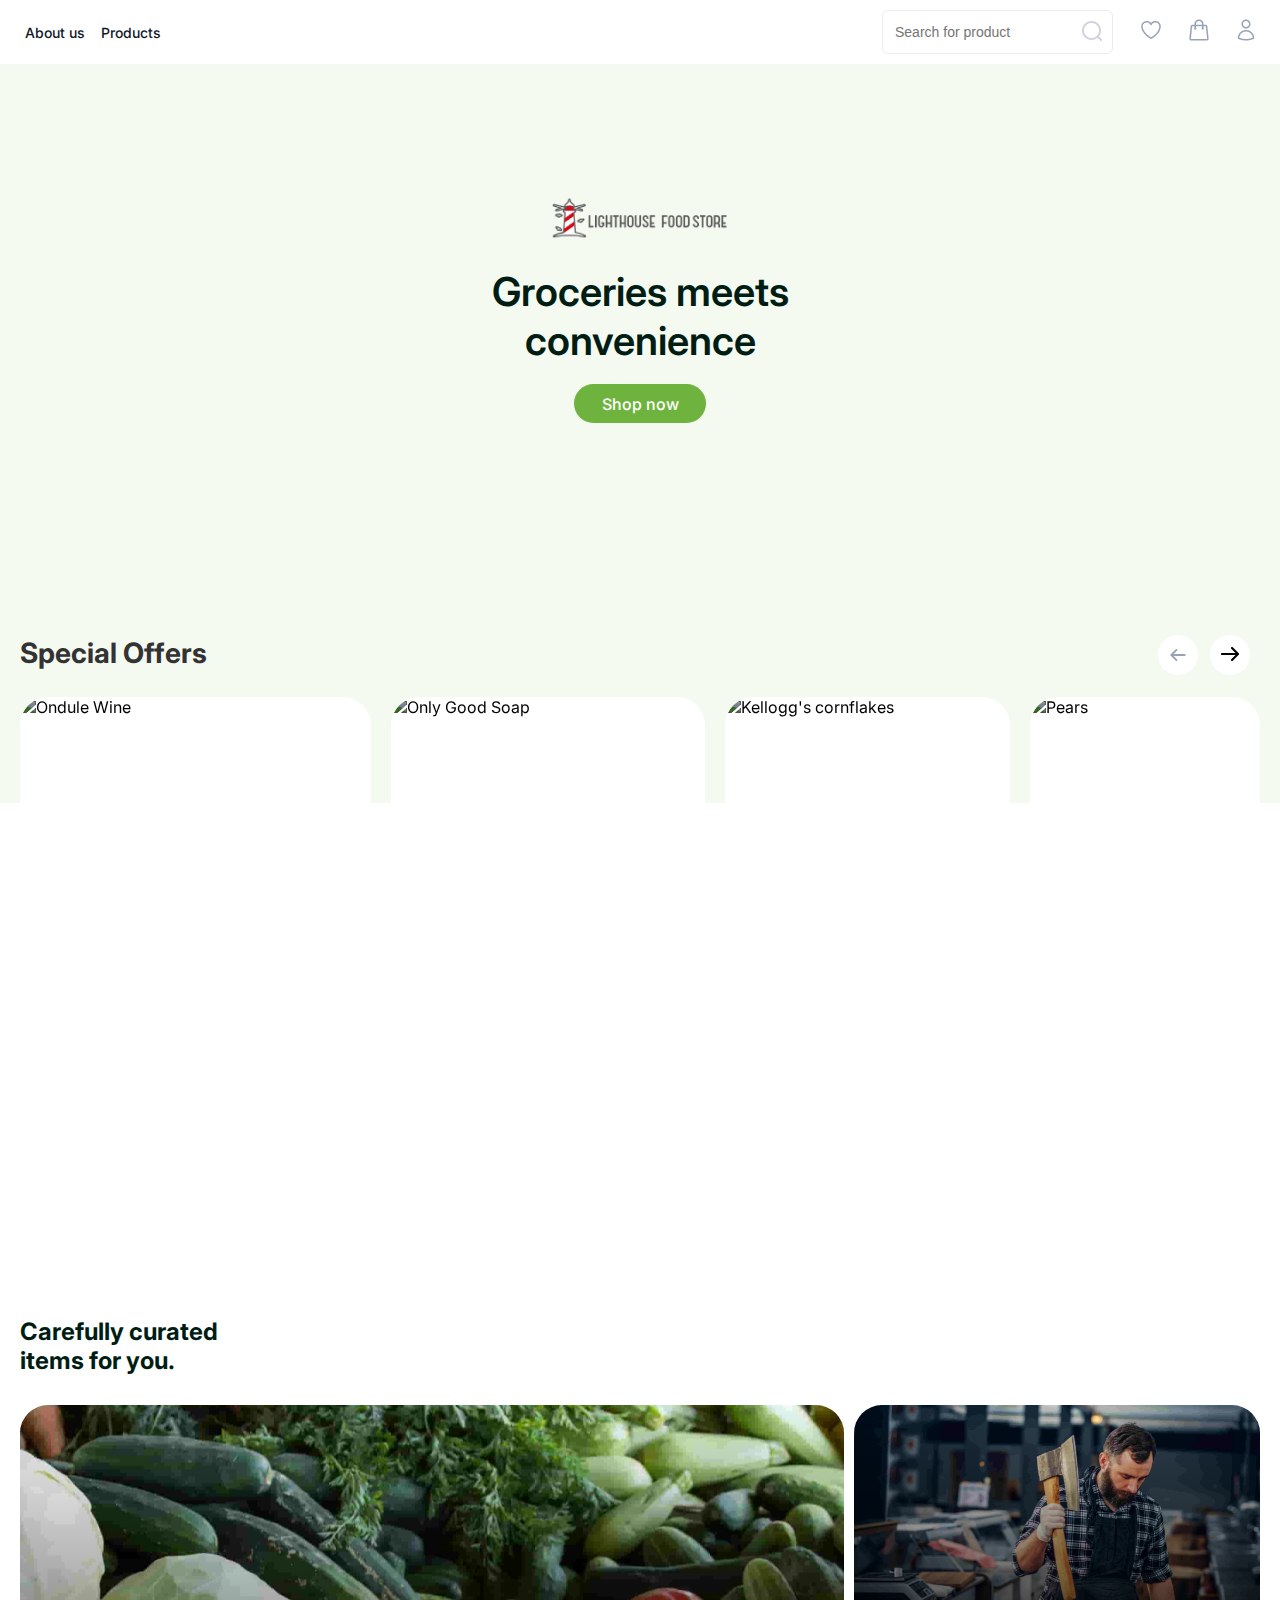
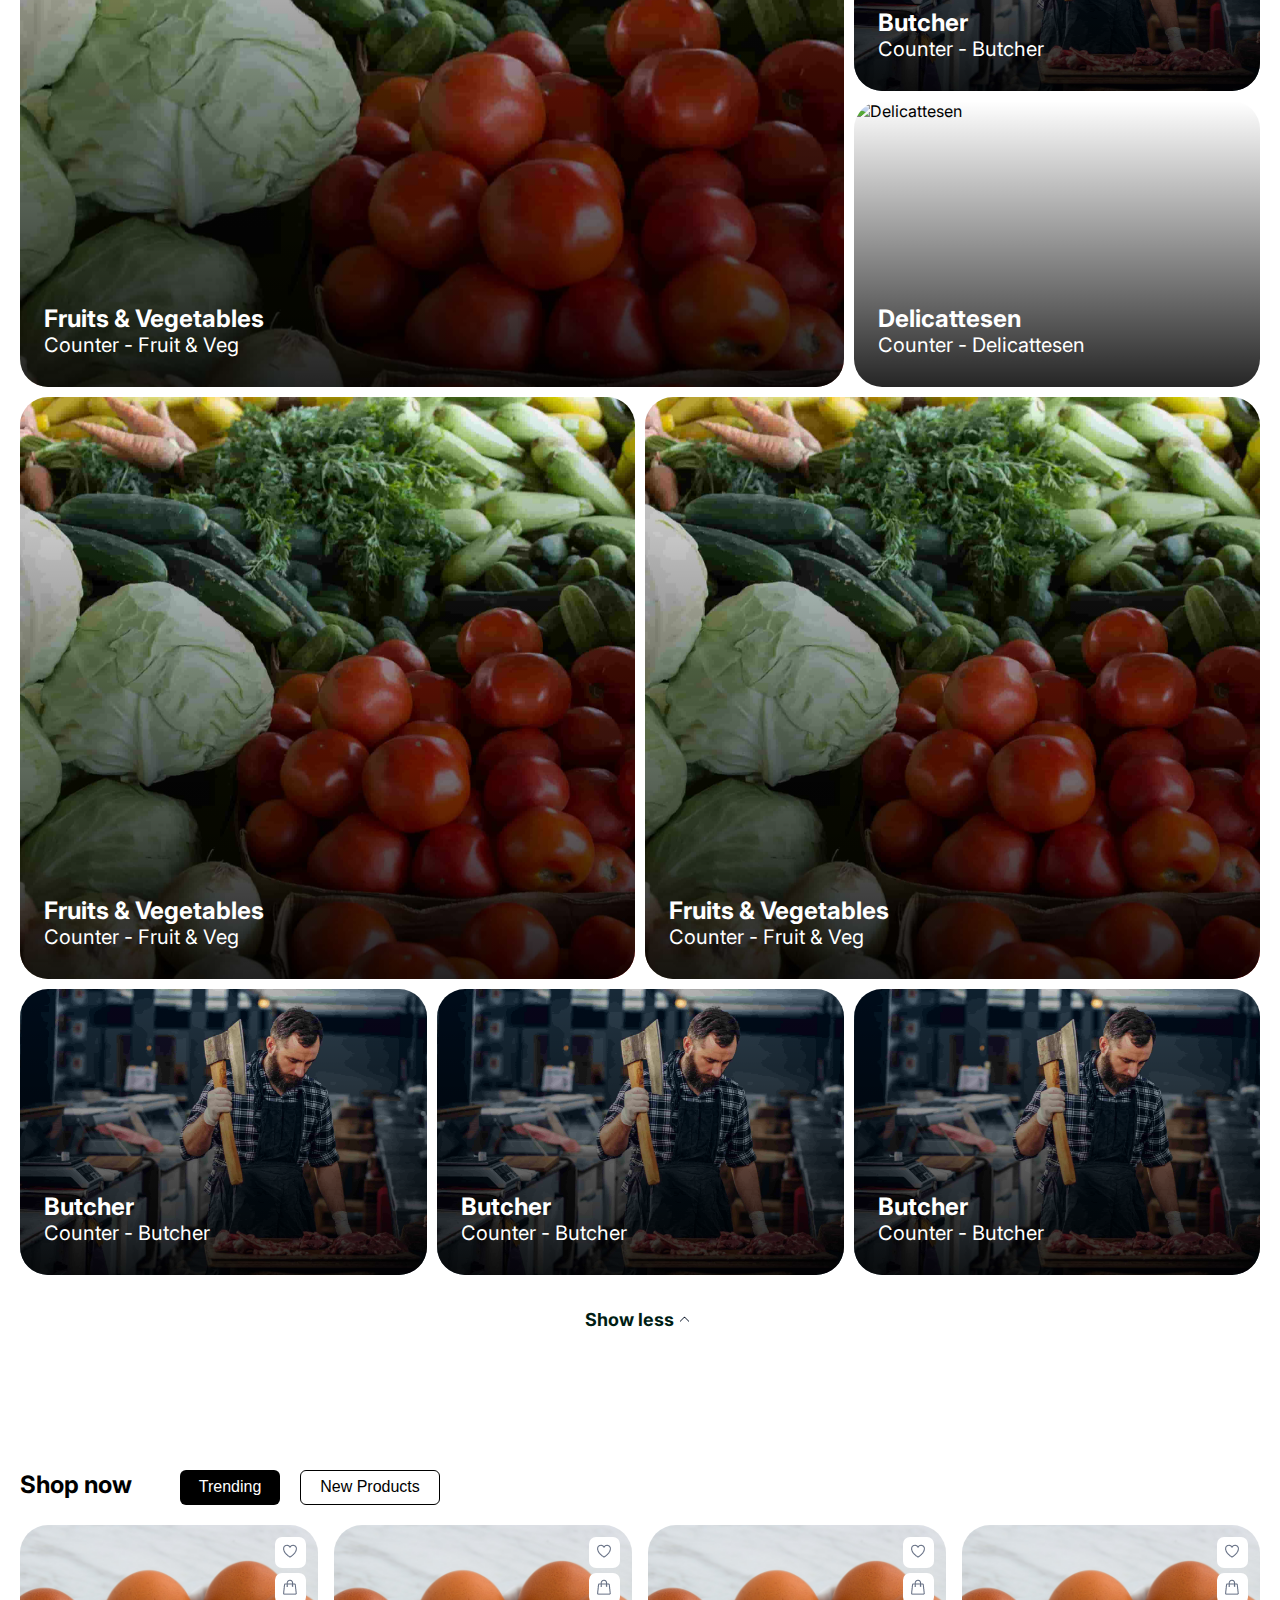
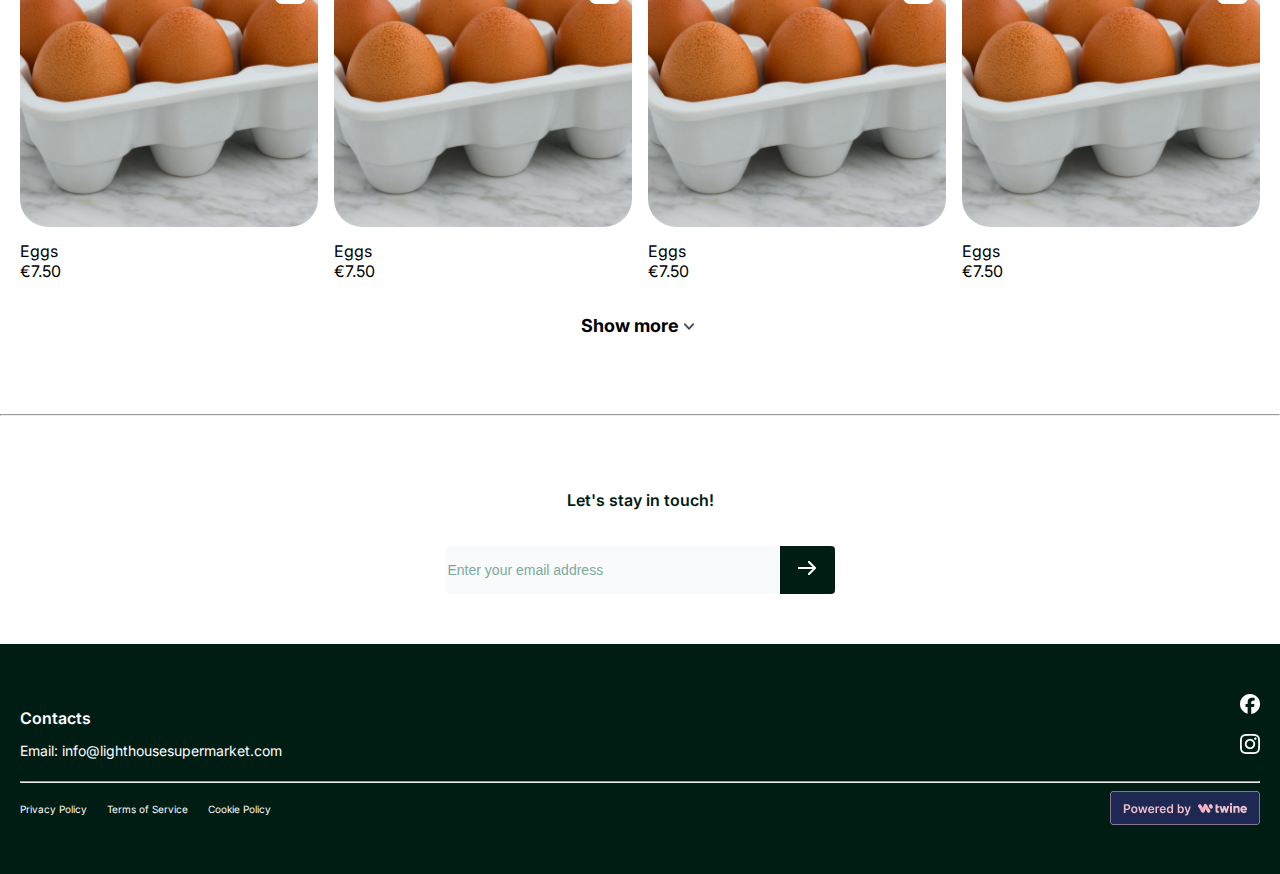
==== commit 654d680b: "Product-item fixes" ====
--- a/HTML/index.html
+++ b/HTML/index.html
@@ -165,44 +165,52 @@
         </div>
         <div class="product-grid">
             <div class="product-card">
-                <img src="eggs.jpeg" alt="Eggs" class="product-card-image">
-                    <div class="product-card-buttons">
-                        <button><img src="shop-now-like.png" class="shop-now-like"></button>
-                        <button><img src="add-to-cart.png" class="add-to-cart"></button>
-                    </div>
-            </div>
-            <div class="product-card-text">
-                <p>Eggs<br>€7.50</p>
-            </div>
-            <div class="product-card">
-                <img src="eggs.jpeg" alt="Eggs" class="product-card-image">
-                    <div class="product-card-buttons">
-                        <button><img src="shop-now-like.png" class="shop-now-like"></button>
-                        <button><img src="add-to-cart.png" class="add-to-cart"></button>
-                    </div>
-            </div>
-            <div class="product-card-text">
-                <p>Eggs<br>€7.50</p>
-            </div>
-            <div class="product-card">
-                <img src="eggs.jpeg" alt="Eggs" class="product-card-image">
-                    <div class="product-card-buttons">
-                        <button><img src="shop-now-like.png" class="shop-now-like"></button>
-                        <button><img src="add-to-cart.png" class="add-to-cart"></button>
-                    </div>
-            </div>
-            <div class="product-card-text">
-                <p>Eggs<br>€7.50</p>
-            </div>
-            <div class="product-card">
-                <img src="eggs.jpeg" alt="Eggs" class="product-card-image">
-                    <div class="product-card-buttons">
-                        <button><img src="shop-now-like.png" class="shop-now-like"></button>
-                        <button><img src="add-to-cart.png" class="add-to-cart"></button>
-                    </div>
-            </div>
-            <div class="product-card-text">
-                <p>Eggs<br>€7.50</p>
+                <div class="product-item">
+                    <img src="eggs.jpeg" alt="Eggs" class="product-card-image">
+                    <div class="product-card-buttons">
+                        <button><img src="shop-now-like.png" class="shop-now-like"></button>
+                        <button><img src="add-to-cart.png" class="add-to-cart"></button>
+                    </div>
+                </div>
+                <div class="product-card-text">
+                    <p>Eggs<br>€7.50</p>
+                </div>
+            </div>
+            <div class="product-card">
+                <div class="product-item">
+                    <img src="eggs.jpeg" alt="Eggs" class="product-card-image">
+                    <div class="product-card-buttons">
+                        <button><img src="shop-now-like.png" class="shop-now-like"></button>
+                        <button><img src="add-to-cart.png" class="add-to-cart"></button>
+                    </div>
+                </div>
+                <div class="product-card-text">
+                    <p>Eggs<br>€7.50</p>
+                </div>
+            </div>
+            <div class="product-card">
+                <div class="product-item">
+                    <img src="eggs.jpeg" alt="Eggs" class="product-card-image">
+                    <div class="product-card-buttons">
+                        <button><img src="shop-now-like.png" class="shop-now-like"></button>
+                        <button><img src="add-to-cart.png" class="add-to-cart"></button>
+                    </div>
+                </div>
+                <div class="product-card-text">
+                    <p>Eggs<br>€7.50</p>
+                </div>
+            </div>
+            <div class="product-card">
+                <div class="product-item">
+                    <img src="eggs.jpeg" alt="Eggs" class="product-card-image">
+                    <div class="product-card-buttons">
+                        <button><img src="shop-now-like.png" class="shop-now-like"></button>
+                        <button><img src="add-to-cart.png" class="add-to-cart"></button>
+                    </div>
+                </div>
+                <div class="product-card-text">
+                    <p>Eggs<br>€7.50</p>
+                </div>
             </div>
         </div>
         <h4>Show more <img src="chevron-down.png"></h4>
--- a/HTML/style.css
+++ b/HTML/style.css
@@ -388,7 +388,7 @@
     color: rgba(0, 0, 0, 1);
     margin-bottom: 20px;
     place-content: center;
-    padding-top: 65px;
+    padding-top: -80px;
 }
 
 .tabs {
@@ -433,7 +433,6 @@
 .product-card {
     border-radius: 28px;
     width: 25%;
-    height: 450px;
     text-align: left;
     background-color: #fff;
     position: relative;
@@ -443,8 +442,7 @@
     object-fit: cover;
     border-radius: 28px;
     width: 100%;
-    height: 100%;
-    position: absolute;
+    height: 302px;
 }
 
 .product-card p {
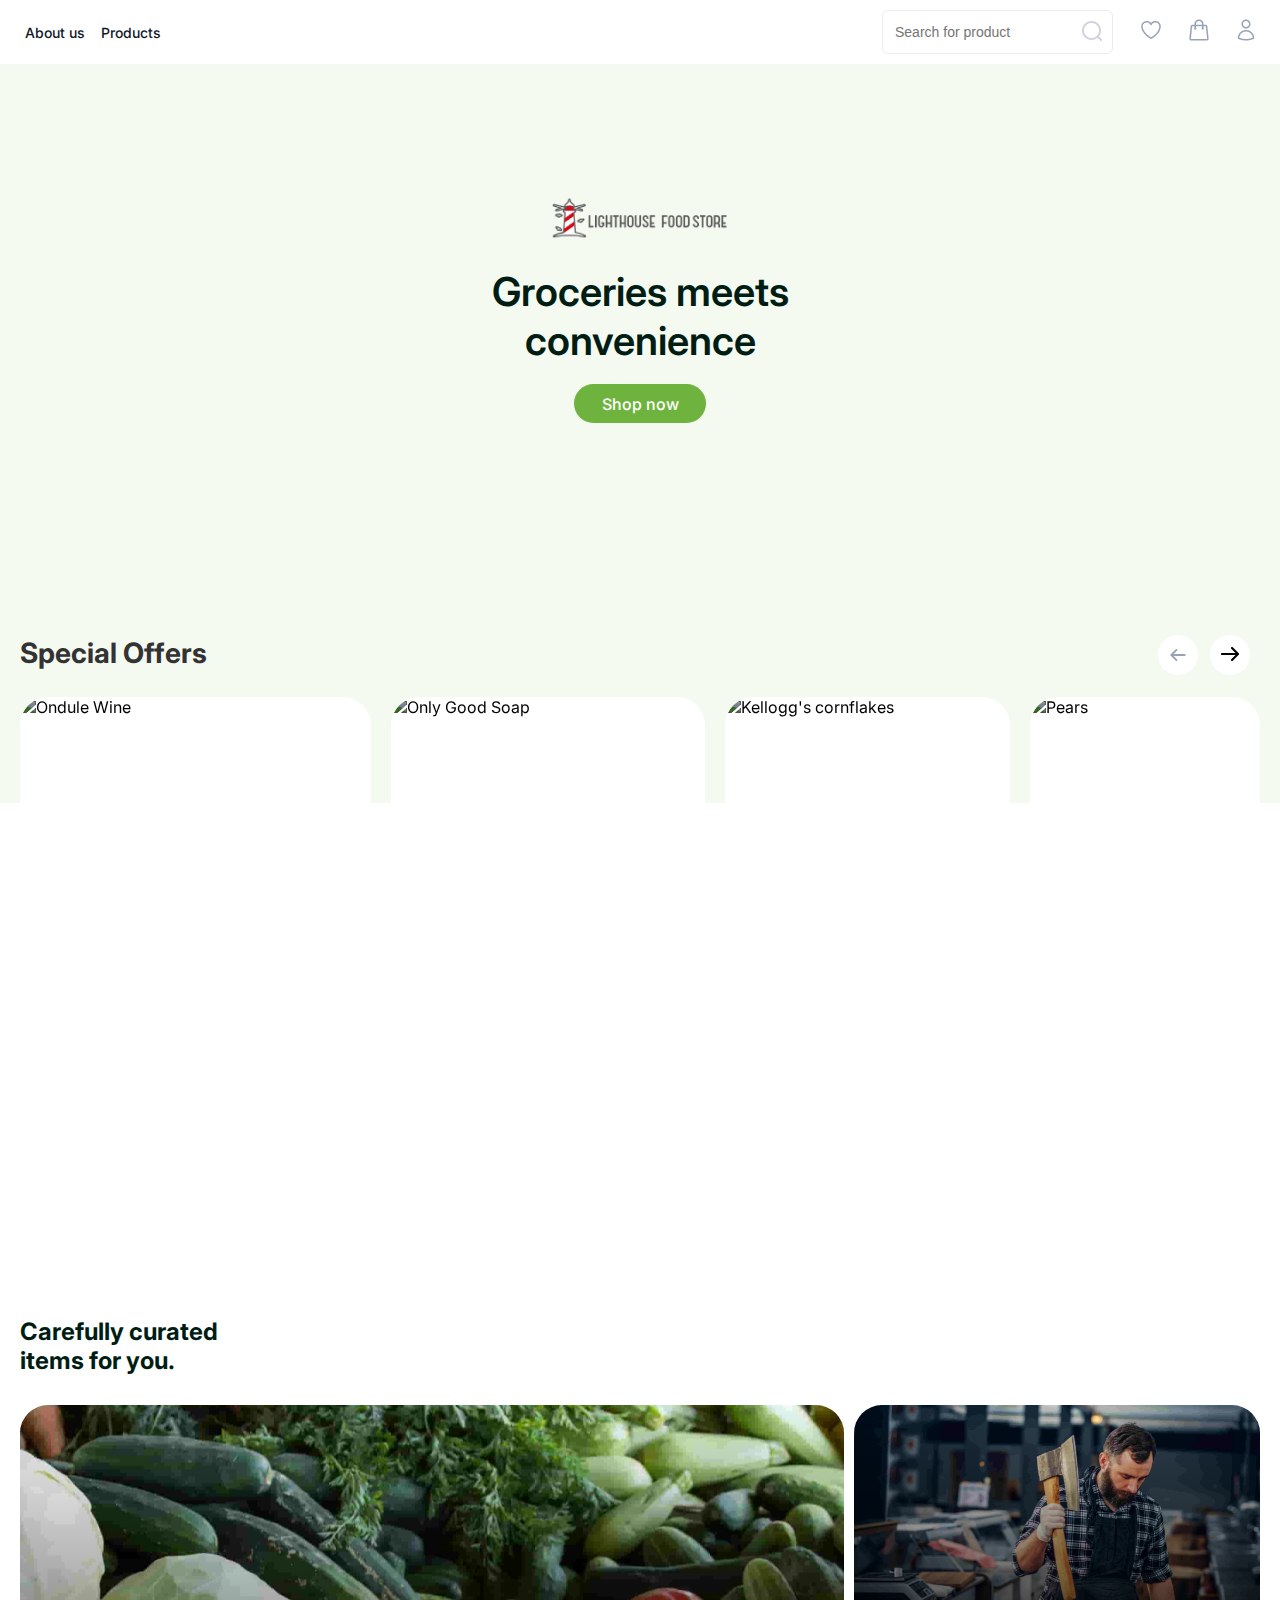
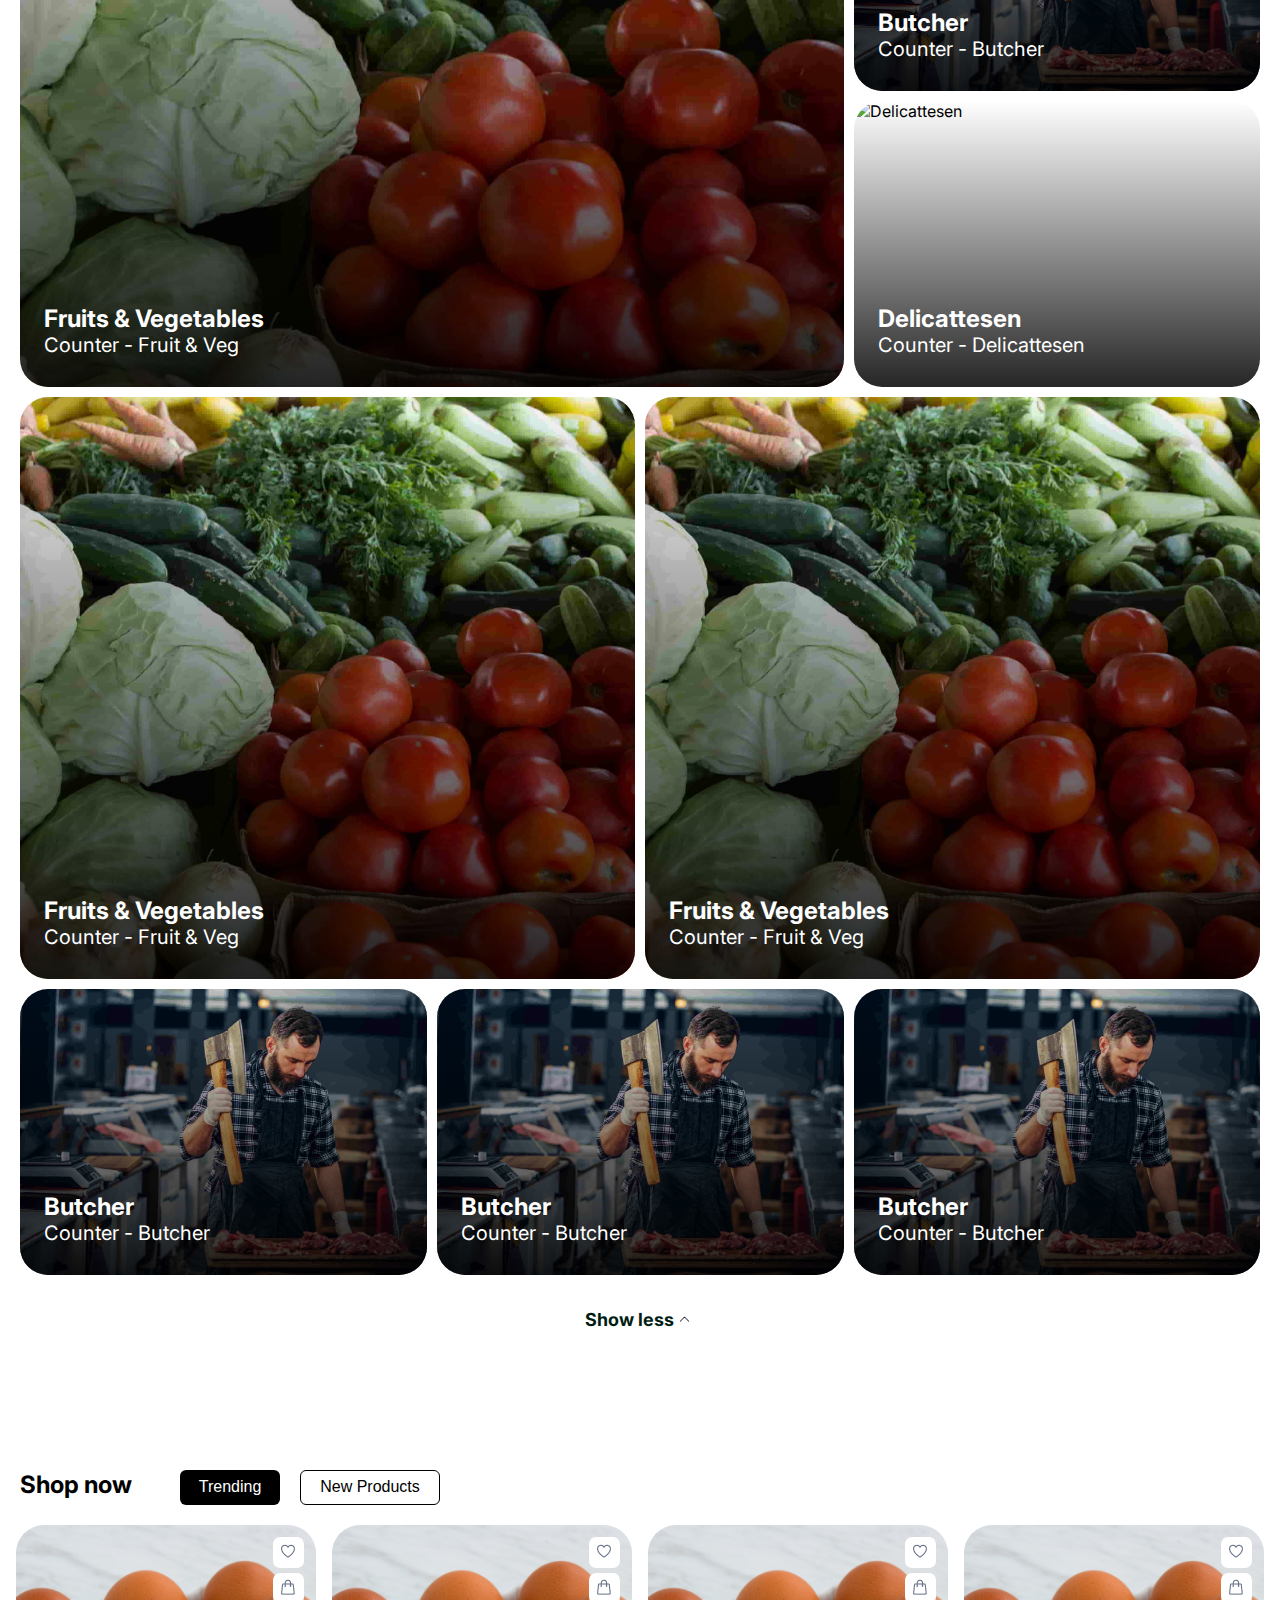
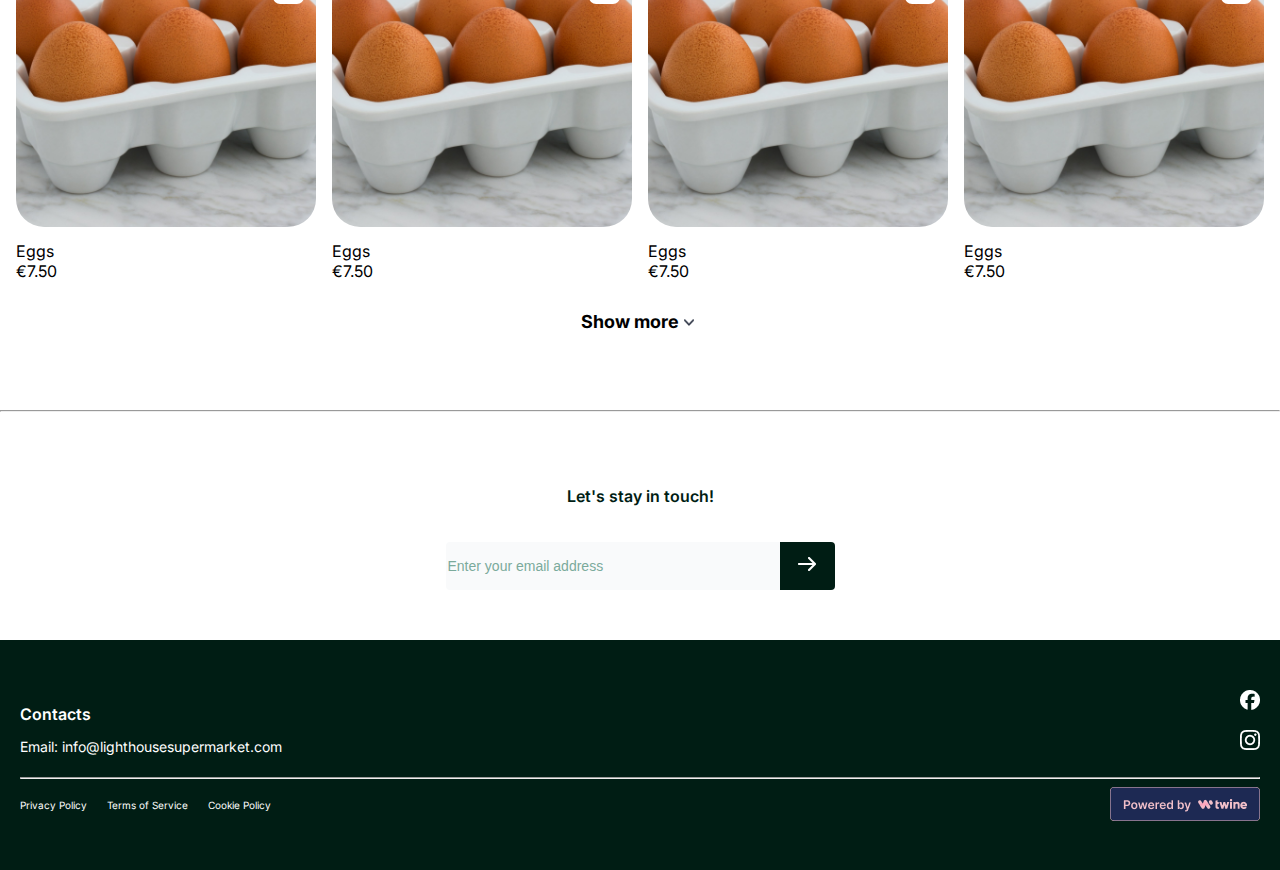
==== commit 52bff7dd: "Shop Now Items Fixed" ====
--- a/HTML/index.html
+++ b/HTML/index.html
@@ -165,43 +165,43 @@
         </div>
         <div class="product-grid">
             <div class="product-card">
-                <div class="product-item">
-                    <img src="eggs.jpeg" alt="Eggs" class="product-card-image">
-                    <div class="product-card-buttons">
-                        <button><img src="shop-now-like.png" class="shop-now-like"></button>
-                        <button><img src="add-to-cart.png" class="add-to-cart"></button>
-                    </div>
-                </div>
-                <div class="product-card-text">
-                    <p>Eggs<br>€7.50</p>
-                </div>
-            </div>
-            <div class="product-card">
-                <div class="product-item">
-                    <img src="eggs.jpeg" alt="Eggs" class="product-card-image">
-                    <div class="product-card-buttons">
-                        <button><img src="shop-now-like.png" class="shop-now-like"></button>
-                        <button><img src="add-to-cart.png" class="add-to-cart"></button>
-                    </div>
-                </div>
-                <div class="product-card-text">
-                    <p>Eggs<br>€7.50</p>
-                </div>
-            </div>
-            <div class="product-card">
-                <div class="product-item">
-                    <img src="eggs.jpeg" alt="Eggs" class="product-card-image">
-                    <div class="product-card-buttons">
-                        <button><img src="shop-now-like.png" class="shop-now-like"></button>
-                        <button><img src="add-to-cart.png" class="add-to-cart"></button>
-                    </div>
-                </div>
-                <div class="product-card-text">
-                    <p>Eggs<br>€7.50</p>
-                </div>
-            </div>
-            <div class="product-card">
-                <div class="product-item">
+                <div class="product-item-1">
+                    <img src="eggs.jpeg" alt="Eggs" class="product-card-image">
+                    <div class="product-card-buttons">
+                        <button><img src="shop-now-like.png" class="shop-now-like"></button>
+                        <button><img src="add-to-cart.png" class="add-to-cart"></button>
+                    </div>
+                </div>
+                <div class="product-card-text">
+                    <p>Eggs<br>€7.50</p>
+                </div>
+            </div>
+            <div class="product-card">
+                <div class="product-item-2">
+                    <img src="eggs.jpeg" alt="Eggs" class="product-card-image">
+                    <div class="product-card-buttons">
+                        <button><img src="shop-now-like.png" class="shop-now-like"></button>
+                        <button><img src="add-to-cart.png" class="add-to-cart"></button>
+                    </div>
+                </div>
+                <div class="product-card-text">
+                    <p>Eggs<br>€7.50</p>
+                </div>
+            </div>
+            <div class="product-card">
+                <div class="product-item-3">
+                    <img src="eggs.jpeg" alt="Eggs" class="product-card-image">
+                    <div class="product-card-buttons">
+                        <button><img src="shop-now-like.png" class="shop-now-like"></button>
+                        <button><img src="add-to-cart.png" class="add-to-cart"></button>
+                    </div>
+                </div>
+                <div class="product-card-text">
+                    <p>Eggs<br>€7.50</p>
+                </div>
+            </div>
+            <div class="product-card">
+                <div class="product-item-4">
                     <img src="eggs.jpeg" alt="Eggs" class="product-card-image">
                     <div class="product-card-buttons">
                         <button><img src="shop-now-like.png" class="shop-now-like"></button>
--- a/HTML/style.css
+++ b/HTML/style.css
@@ -371,6 +371,7 @@
 .shop-now-items {
     margin: 0 auto;
     padding: 50px 20px;
+    gap: 10px;
 }
 
 .shop-now-header {
@@ -388,7 +389,7 @@
     color: rgba(0, 0, 0, 1);
     margin-bottom: 20px;
     place-content: center;
-    padding-top: -80px;
+    padding-top: 60px;
 }
 
 .tabs {
@@ -424,15 +425,35 @@
 }
 
 .product-grid {
-    display: flex;
+    display: grid;
+    grid-template-columns: 25% 25% 25% 25%;
+    grid-template-rows: 302px;
+    grid-template-areas: 
+        "item-9 item-10 item-11 item-12";
     justify-content: center;
     gap: 16px;
     position: relative;
+    margin: 0 20px;
+}
+
+.product-item-1 {
+    grid-area: item-9;
+}
+
+.product-item-2 {
+    grid-area: item-10;
+}
+
+.product-item-3 {
+    grid-area: item-11;
+}
+
+.product-item-4 {
+    grid-area: item-12;
 }
 
 .product-card {
     border-radius: 28px;
-    width: 25%;
     text-align: left;
     background-color: #fff;
     position: relative;
@@ -584,16 +605,15 @@
         "item-8 item-8 item-8 item-8";
      place-content: center;
      padding: 0 10px;
+
     }
 
     .product-grid {
-     flex-wrap: wrap;
-     gap: 10px;
-     row-gap: 60px;
-    }
-
-    .product-card {
-     width: 50%;
+     grid-template-columns: 50% 50%;
+     grid-template-rows: 350px 302px;
+     grid-template-areas: 
+        "item-9 item-10"
+        "item-11 item-12";
     }
 }
 
@@ -620,12 +640,10 @@
   }
 
    .product-grid {
-     flex-wrap: wrap;
-     gap: 10px;
-     row-gap: 60px;
+     grid-template-columns: 50% 50%;
+     grid-template-rows: 350px 302px;
+     grid-template-areas: 
+        "item-9 item-10"
+        "item-11 item-12";
     }
-
-    .product-card {
-     width: 50%;
-    }
-}
+}
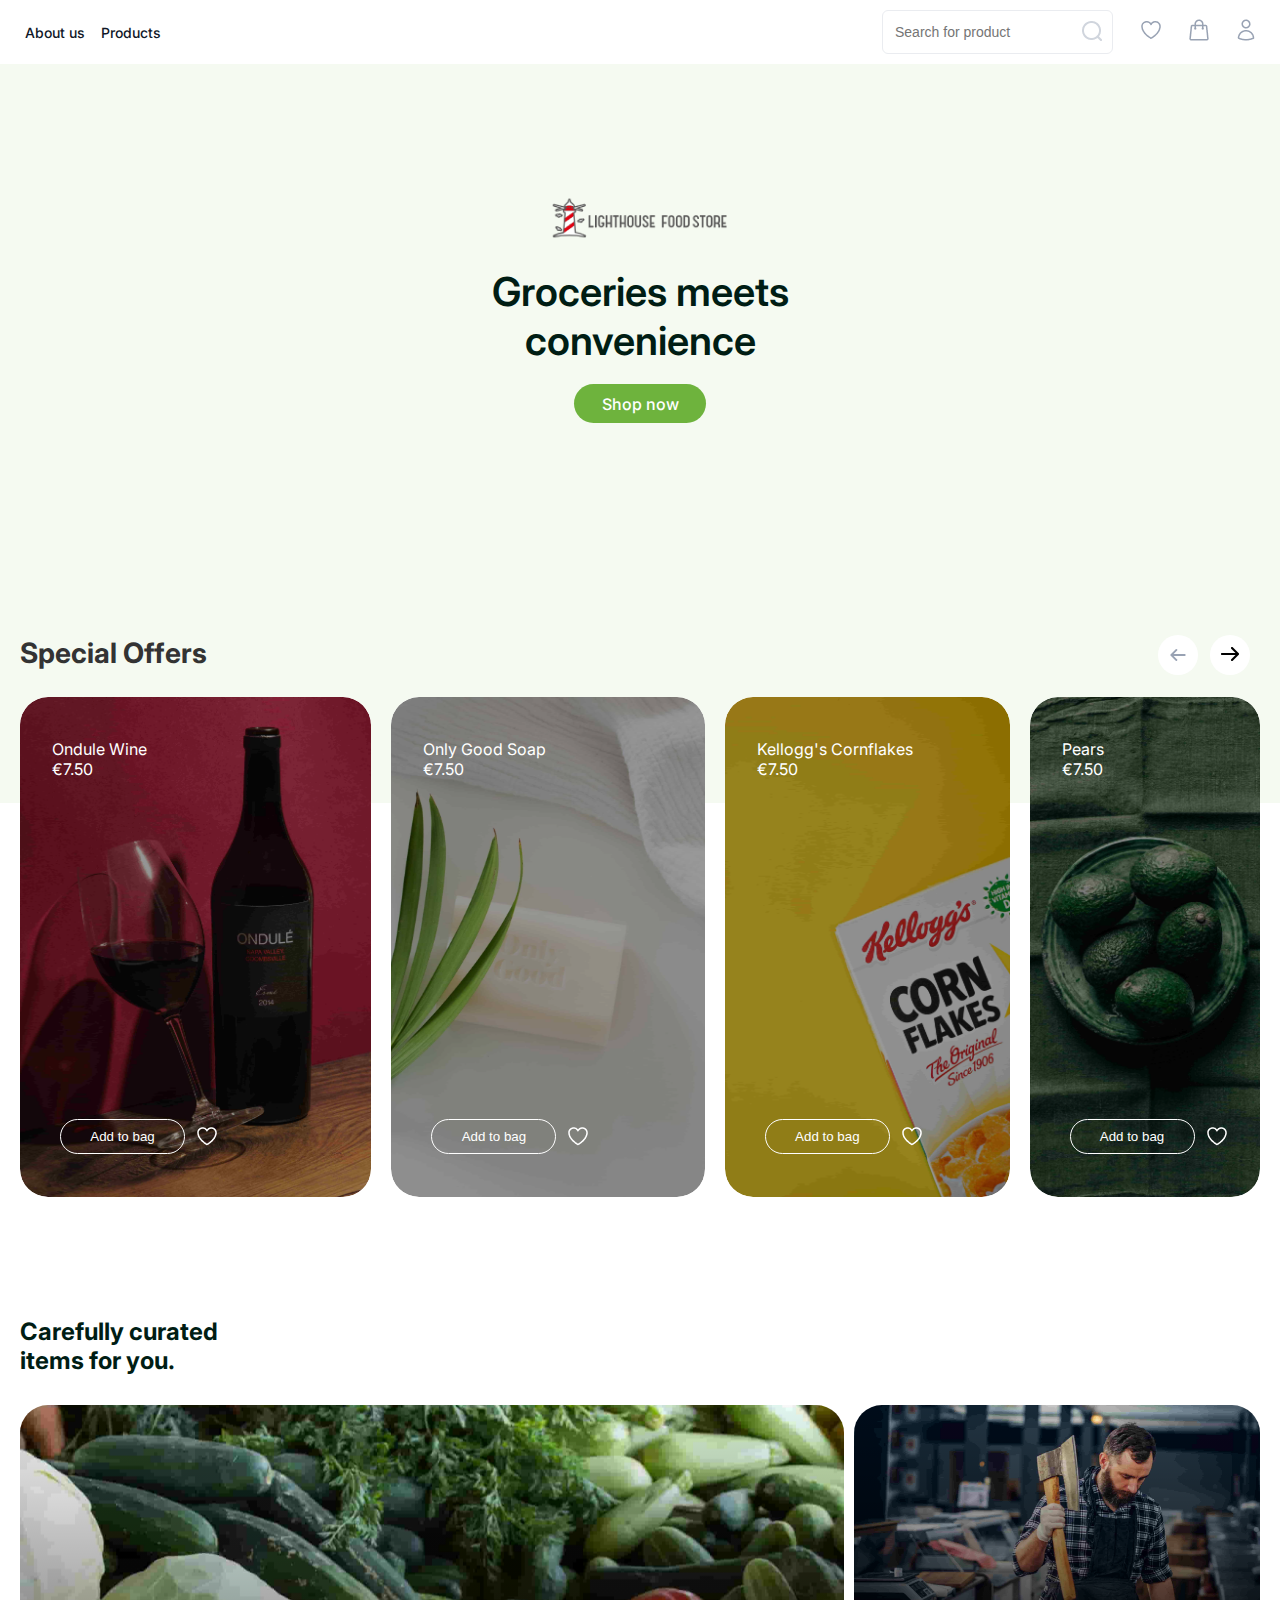
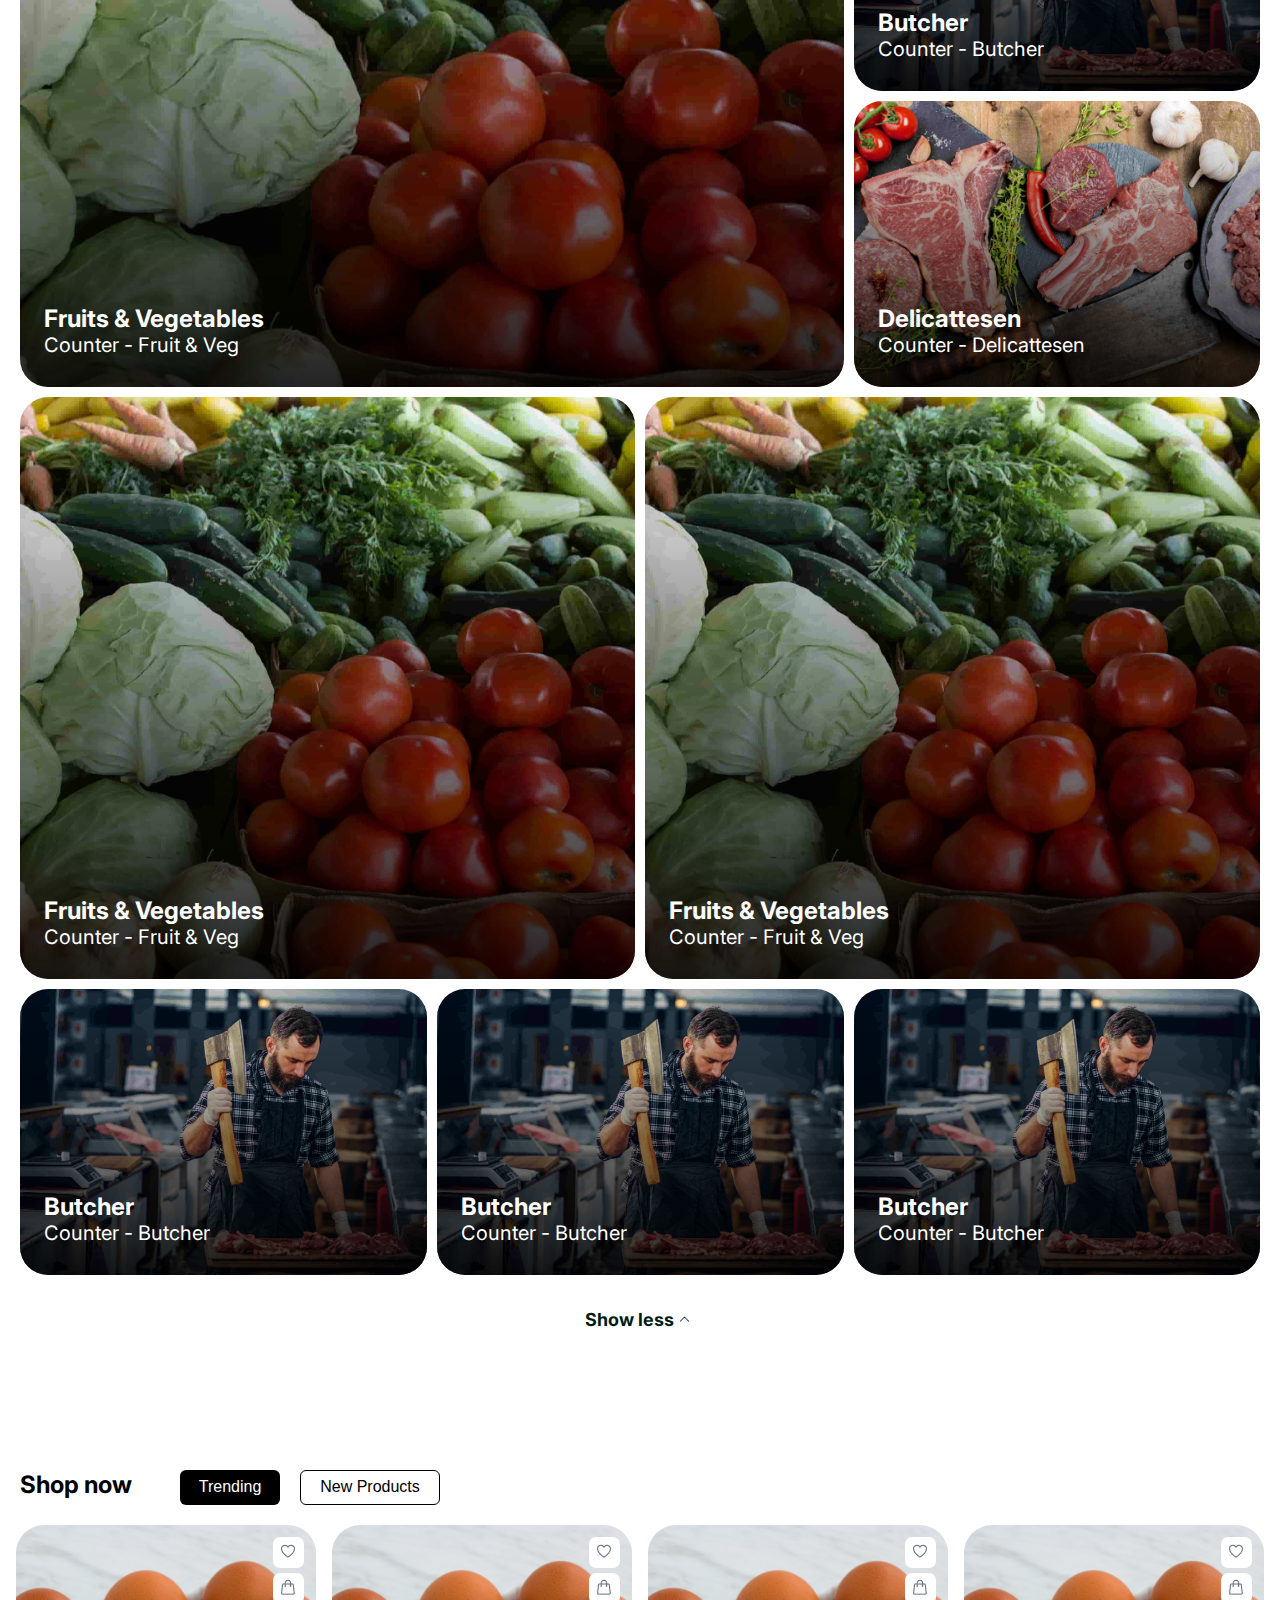
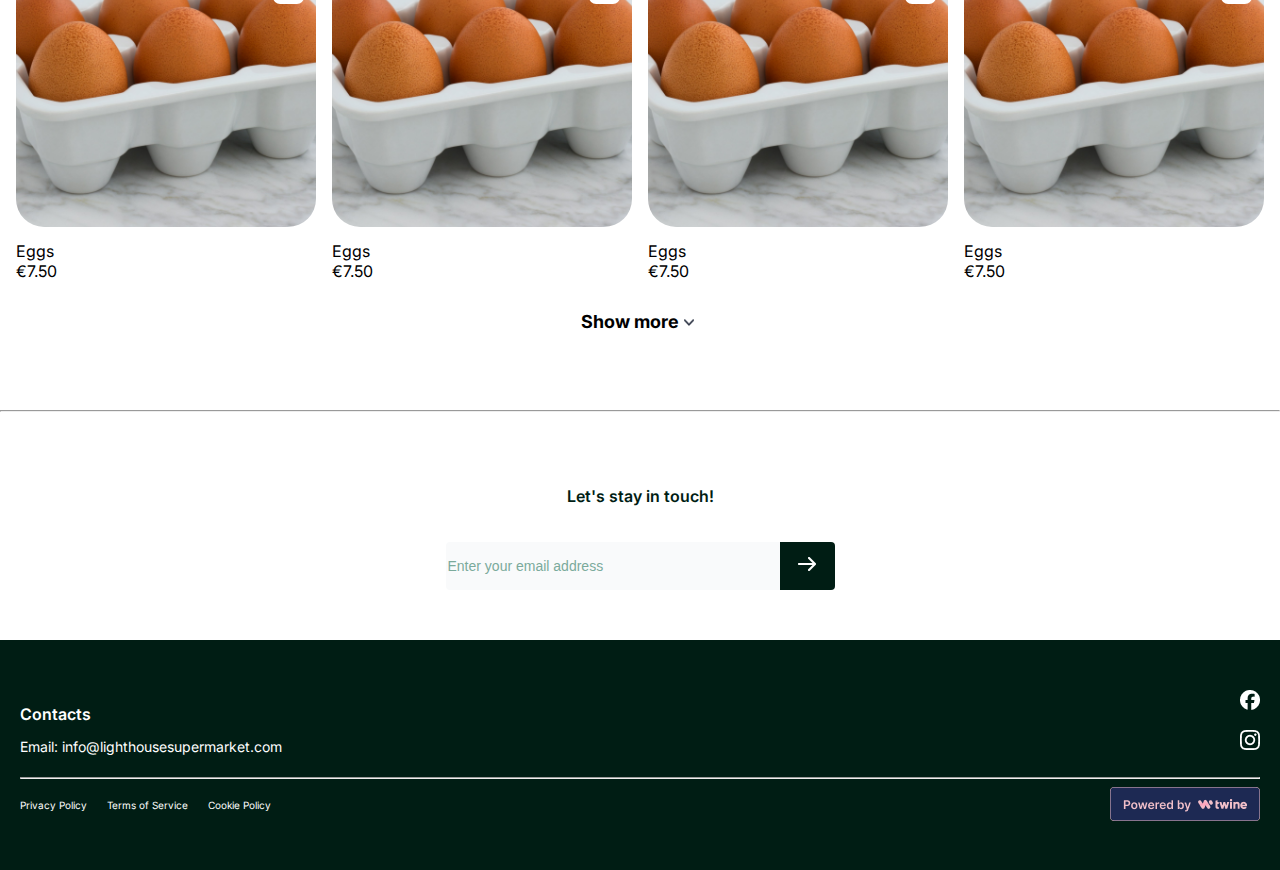
==== commit 9521510e: "Fixed Folders" ====
--- a/HTML/index.html
+++ b/HTML/index.html
@@ -2,7 +2,7 @@
 <html lang="en">
 <head>
     <meta charset="UTF-8"/>
-    <link href="style.css" rel="stylesheet">
+    <link href="/CSS/style.css" rel="stylesheet">
     <meta name="viewport" content="width=device-width, initial-scale=1.0">
     <link rel="preconnect" href="https://fonts.googleapis.com">
     <link rel="preconnect" href="https://fonts.gstatic.com" crossorigin>
@@ -21,11 +21,11 @@
             <div class="right-section">
                 <div class="search-item">
                     <input type="text" class="search-input" placeholder="Search for product">
-                    <a href="#Search"><img src="search.png"></a>
-                </div>
-                <a href="#Liked"><img src="liked.png"></a>
-                <a href="#cart"><img src="cart.png"></a>
-                <a href="#profile"><img src="profile.png"></a>
+                    <a href="#Search"><img src="/Images/search.png"></a>
+                </div>
+                <a href="#Liked"><img src="/Images/liked.png"></a>
+                <a href="#cart"><img src="/Images/cart.png"></a>
+                <a href="#profile"><img src="/Images/profile.png"></a>
             </div>
         </nav>
     </header>
@@ -35,7 +35,7 @@
 <div class="container">
     <header>
         <div class="header-container">
-            <img src="logo.png" alt="Lighthouse Food Store" class="logo">
+            <img src="/Images/logo.png" alt="Lighthouse Food Store" class="logo">
             <h1>Groceries meets<br>convenience</h1>
             <a href="#shop now" class="shop-now-button">Shop now</a>
         </div>
@@ -48,56 +48,56 @@
         <div class="special-offers-header">
             <h2>Special Offers</h2>
             <div class="arrow-buttons">
-                <button class="left-arrow"><img src="special-offer-arrow-left.png"></button>
-                <button class="right-arrow"><img src="special-offer-arrow-right.png"></button>
+                <button class="left-arrow"><img src="/Images/special-offer-arrow-left.png"></button>
+                <button class="right-arrow"><img src="/Images/special-offer-arrow-right.png"></button>
             </div>
         </div>
         <div class="offer-grid">
             <div class="offer-item-1 offer-item">
-                <img src="wine.jpeg" alt="Ondule Wine" class="background-image">
+                <img src="/Images/wine.jpeg" alt="Ondule Wine" class="background-image">
                 <p>Ondule Wine<br>€7.50</p>
                 <div class="button-container-1">
                     <div class="add-to-bag">
                         <button>Add to bag</button>
                     </div>
                     <div class="special-offer-like">
-                        <button><img src="heart.png"></button>
+                        <button><img src="/Images/heart.png"></button>
                     </div>
                 </div>
             </div>
             <div class="offer-item-2 offer-item">
-                <img src="soap.jpeg" alt="Only Good Soap" class="background-image">
+                <img src="/Images/soap.jpeg" alt="Only Good Soap" class="background-image">
                 <p>Only Good Soap<br>€7.50</p>
                 <div class="button-container-1">
                     <div class="add-to-bag">
                         <button>Add to bag</button>
                     </div>
                     <div class="special-offer-like">
-                        <button><img src="heart.png"></button>
+                        <button><img src="/Images/heart.png"></button>
                     </div>
                 </div>
             </div>
             <div class="offer-item-3 offer-item">
-                <img src="cornflakes.jpeg" alt="Kellogg's cornflakes" class="background-image">
+                <img src="/Images/cornflakes.jpeg" alt="Kellogg's cornflakes" class="background-image">
                 <p>Kellogg's Cornflakes<br>€7.50</p>
                 <div class="button-container-1">
                     <div class="add-to-bag">
                         <button>Add to bag</button>
                     </div>
                     <div class="special-offer-like">
-                        <button><img src="heart.png"></button>
+                        <button><img src="/Images/heart.png"></button>
                     </div>
                 </div>
             </div>
             <div class="offer-item-4 offer-item">
-                <img src="pears.jpeg" alt="Pears" class="background-image">
+                <img src="/Images/pears.jpeg" alt="Pears" class="background-image">
                 <p>Pears<br>€7.50</p>
                 <div class="button-container-1">
                     <div class="add-to-bag">
                         <button>Add to bag</button>
                     </div>
                     <div class="special-offer-like">
-                        <button><img src="heart.png"></button>
+                        <button><img src="/Images/heart.png"></button>
                     </div>
                 </div>
             </div>
@@ -110,47 +110,47 @@
         <h2>Carefully curated<br>items for you.</h2>
         <div class="curated-grid">
             <div class="curated-item curated-item-1">
-                <img src="fruit.jpeg" alt="Fruits & Vegetables"> 
+                <img src="/Images/fruit.jpeg" alt="Fruits & Vegetables"> 
                 <div class="overlay"></div>
                 <p><b>Fruits & Vegetables</b><br>Counter - Fruit & Veg</p>
             </div>
             <div class="curated-item curated-item-2">
-                <img src="butcher.jpeg" alt="Butcher">
+                <img src="/Images/butcher.jpeg" alt="Butcher">
                 <div class="overlay"></div>
                 <p><b>Butcher</b><br>Counter - Butcher</p>
             </div>
             <div class="curated-item curated-item-3">
-                <img src="meat.jpeg" alt="Delicattesen">
+                <img src="/Images/meat.jpeg" alt="Delicattesen">
                 <div class="overlay"></div>
                 <p><b>Delicattesen</b><br>Counter - Delicattesen</p>
             </div>
             <div class="curated-item curated-item-4">
-                <img src="fruit.jpeg" alt="Fruits & Vegetables">
+                <img src="/Images/fruit.jpeg" alt="Fruits & Vegetables">
                 <div class="overlay"></div>
                 <p><b>Fruits & Vegetables</b><br>Counter - Fruit & Veg</p>
             </div>
             <div class="curated-item curated-item-5">
-                <img src="fruit.jpeg" alt="Fruits & Vegetables">
+                <img src="/Images/fruit.jpeg" alt="Fruits & Vegetables">
                 <div class="overlay"></div>
                 <p><b>Fruits & Vegetables</b><br>Counter - Fruit & Veg</p>
             </div>
             <div class="curated-item curated-item-6">
-                <img src="butcher.jpeg" alt="Butcher">
+                <img src="/Images/butcher.jpeg" alt="Butcher">
                 <div class="overlay"></div>
                 <p><b>Butcher</b><br>Counter - Butcher</p>
             </div>
             <div class="curated-item curated-item-7">
-                <img src="butcher.jpeg" alt="Butcher">
+                <img src="/Images/butcher.jpeg" alt="Butcher">
                 <div class="overlay"></div>
                 <p><b>Butcher</b><br>Counter - Butcher</p>
             </div>
             <div class="curated-item curated-item-8">
-                <img src="butcher.jpeg" alt="Butcher">
-                <div class="overlay"></div>
-                <p><b>Butcher</b><br>Counter - Butcher</p>
-            </div>
-        </div>
-        <h4>Show less <img src="chevron-up.png"></h4>
+                <img src="/Images/butcher.jpeg" alt="Butcher">
+                <div class="overlay"></div>
+                <p><b>Butcher</b><br>Counter - Butcher</p>
+            </div>
+        </div>
+        <h4>Show less <img src="/Images/chevron-up.png"></h4>
     </section>
 </div>
 
@@ -166,10 +166,10 @@
         <div class="product-grid">
             <div class="product-card">
                 <div class="product-item-1">
-                    <img src="eggs.jpeg" alt="Eggs" class="product-card-image">
-                    <div class="product-card-buttons">
-                        <button><img src="shop-now-like.png" class="shop-now-like"></button>
-                        <button><img src="add-to-cart.png" class="add-to-cart"></button>
+                    <img src="/Images/eggs.jpeg" alt="Eggs" class="product-card-image">
+                    <div class="product-card-buttons">
+                        <button><img src="/Images/shop-now-like.png" class="shop-now-like"></button>
+                        <button><img src="/Images/add-to-cart.png" class="add-to-cart"></button>
                     </div>
                 </div>
                 <div class="product-card-text">
@@ -178,10 +178,10 @@
             </div>
             <div class="product-card">
                 <div class="product-item-2">
-                    <img src="eggs.jpeg" alt="Eggs" class="product-card-image">
-                    <div class="product-card-buttons">
-                        <button><img src="shop-now-like.png" class="shop-now-like"></button>
-                        <button><img src="add-to-cart.png" class="add-to-cart"></button>
+                    <img src="/Images/eggs.jpeg" alt="Eggs" class="product-card-image">
+                    <div class="product-card-buttons">
+                        <button><img src="/Images/shop-now-like.png" class="shop-now-like"></button>
+                        <button><img src="/Images/add-to-cart.png" class="add-to-cart"></button>
                     </div>
                 </div>
                 <div class="product-card-text">
@@ -190,10 +190,10 @@
             </div>
             <div class="product-card">
                 <div class="product-item-3">
-                    <img src="eggs.jpeg" alt="Eggs" class="product-card-image">
-                    <div class="product-card-buttons">
-                        <button><img src="shop-now-like.png" class="shop-now-like"></button>
-                        <button><img src="add-to-cart.png" class="add-to-cart"></button>
+                    <img src="/Images/eggs.jpeg" alt="Eggs" class="product-card-image">
+                    <div class="product-card-buttons">
+                        <button><img src="/Images/shop-now-like.png" class="shop-now-like"></button>
+                        <button><img src="/Images/add-to-cart.png" class="add-to-cart"></button>
                     </div>
                 </div>
                 <div class="product-card-text">
@@ -202,18 +202,18 @@
             </div>
             <div class="product-card">
                 <div class="product-item-4">
-                    <img src="eggs.jpeg" alt="Eggs" class="product-card-image">
-                    <div class="product-card-buttons">
-                        <button><img src="shop-now-like.png" class="shop-now-like"></button>
-                        <button><img src="add-to-cart.png" class="add-to-cart"></button>
-                    </div>
-                </div>
-                <div class="product-card-text">
-                    <p>Eggs<br>€7.50</p>
-                </div>
-            </div>
-        </div>
-        <h4>Show more <img src="chevron-down.png"></h4>
+                    <img src="/Images/eggs.jpeg" alt="Eggs" class="product-card-image">
+                    <div class="product-card-buttons">
+                        <button><img src="/Images/shop-now-like.png" class="shop-now-like"></button>
+                        <button><img src="/Images/add-to-cart.png" class="add-to-cart"></button>
+                    </div>
+                </div>
+                <div class="product-card-text">
+                    <p>Eggs<br>€7.50</p>
+                </div>
+            </div>
+        </div>
+        <h4>Show more <img src="/Images/chevron-down.png"></h4>
     </section>
 </div>
 
@@ -224,7 +224,7 @@
         <p>Let's stay in touch!</p>
         <div class="subscribe-form">
             <input type="email" class="email-input" placeholder="Enter your email address">
-            <button type="submit"><img src="arrow-right.png"></button>
+            <button type="submit"><img src="/Images/arrow-right.png"></button>
         </div>
     </div>
 </div>
@@ -238,9 +238,9 @@
                 <p>Email: <a href="mailto:info@lighthousesupermarket.com">info@lighthousesupermarket.com</a></p>
             </div>
             <div class="social-icons">
-                <a href="#Facebook" class="social-icon-1"><img src="facebook.png"></a>
+                <a href="#Facebook" class="social-icon-1"><img src="/Images/facebook.png"></a>
                 <br>
-                <a href="#Instagram" class="social-icon-2"><img src="instagram.png"></a>
+                <a href="#Instagram" class="social-icon-2"><img src="/Images/instagram.png"></a>
             </div>
         </div>
         <hr>
@@ -251,7 +251,7 @@
                 <a href="#Cookie Policy">Cookie Policy</a>
             </div>
             <div class="powered-by">
-                <a href="#Twine"><img src="twine.png"></a>
+                <a href="#Twine"><img src="/Images/twine.png"></a>
             </div>
         </div>
     </footer>
--- a/CSS/style.css
+++ b/CSS/style.css
@@ -0,0 +1,649 @@
+body {
+    margin: 0;
+    font-family: "Inter", sans-serif;
+    background-color: rgba(255, 255, 255, 1);
+}
+
+.container {
+    max-width: 1280px;
+    margin: 0 auto;
+}
+
+.background-overflow-header {
+    background-color: rgba(110, 179, 61, 0.07);
+}
+
+.background-overflow-footer {
+    background-color:  rgba(0, 29, 20, 1);
+}
+
+/*Header*/
+
+.header {
+    background-color: rgba(255, 255, 255, 1);
+    display: flex;
+    align-items: center;
+    height: 64px;
+    font-family: "Inter", sans-serif;
+}
+
+.navbar {
+    display: flex;
+    justify-content: space-between;
+    align-items: center;
+    width: 100%;
+    padding: 10px 25px;
+}
+
+.nav-list {
+    list-style: none;
+    display: flex;
+    gap: 16px;
+    padding: 0;
+}
+
+.nav-list li a {
+    text-decoration: none;
+    font-family: "inter" sans-serif;
+    color: rgba(16, 24, 40, 1);
+    font-size: 14px;
+    font-weight: 500;
+    gap: 16px;
+}
+
+.right-section {
+    display: flex;
+    align-items: center;
+    gap: 28px;
+}
+
+.search-item {
+    border: 1px solid rgba(234, 236, 240, 1);
+    border-radius: 6px;
+    padding: 0 10px;
+}
+
+.search-item img {
+    display: inline;
+    position: relative;
+    top: 4px;
+}
+
+.search-input {
+    border: none;
+    padding: 8px, 16px, 8px, 16px;
+    font-size: 14px;
+    outline: none;
+    gap: 40px;
+    height: 40px;
+    font-weight: 400;
+    color: rgba(152, 162, 179, 1);
+}
+
+.icon {
+    font-size: 16px;
+    cursor: pointer;
+}
+
+/*Logo Section*/
+
+.header-container {
+   display: flex;
+   flex-direction: column;
+   align-items: center;
+   justify-content: center;
+   height: 100vh;
+   text-align: center;
+   height: 739px;
+   top: 64px;
+}
+
+.logo {
+    width: 198px;
+    height: 48px;
+    padding: 4.68px, 11.71px, 4.68px, 11.71px;
+    margin-top: -250px;
+    left: 541px;
+}
+
+h1 {
+    font-size: 40px;
+    margin-bottom: 20px;
+    color: rgba(0, 29, 20, 1);
+    font-weight: 600;
+    line-height: 48.41px;
+    width: 329px;
+    height: 96px;
+    align-items: center;
+    top: 168px;
+    font-family: "Inter", sans-serif;
+}
+
+.shop-now-button {
+    display: inline-block;
+    padding: 10px, 28px, 10px, 28px;
+    font-size: 16px;
+    font-weight: 500;
+    color: rgba(255, 255, 255, 1);
+    background-color: rgba(110, 179, 61, 1);
+    border-radius: 20px;
+    text-decoration: none;
+    transition: background-color 0.3s;
+    width: 132px;
+    height: 39px;
+    gap: 10px;
+    place-content: center;
+    font-family: "Inter", sans-serif;
+}
+
+.shop-now-button:hover {
+    background-color: #4caf50;
+}
+
+/*Special Offers Section*/
+
+.special-offers {
+    padding: 50px 20px;
+    text-align: left;
+    margin-top: -240px;
+    font-family: "Inter", sans-serif;
+}
+
+.special-offers-header {
+    display: flex;
+    flex-direction: row;
+    justify-content: space-between;
+}
+
+.arrow-buttons {
+    display: flex;
+    padding: 22px 10px;
+    gap: 12px;
+    justify-content: flex-end;
+}
+
+.arrow-buttons button {
+    background-color: #ffffff;
+    border: none;
+    color: black;
+    padding: 10px;
+    border-radius: 50%;
+    cursor: pointer;
+    font-size: 16px;
+    line-height: 1;
+    width: 40px;
+    height: 40px;
+}
+
+.special-offers h2 {
+    font-size: 28px;
+    margin-bottom: 20px;
+    color: #333;
+    top: 558px;
+    left: 25px;
+    display: flex;
+}
+
+.offer-grid {
+    display: flex;
+    justify-content: center;
+    gap: 20px;
+    overflow: hidden;
+    position: relative;
+}
+
+.offer-grid a {
+    size: 10px;
+}
+
+.offer-item {
+    border-radius: 28px;
+    height: 500px;
+    text-align: left;
+    background-color: #ffffff;
+    position: relative;
+    overflow: hidden;
+}
+
+.offer-item-1 {
+    width: 500px;
+}
+
+.offer-item-2 {
+    width: 446px;
+}
+
+.offer-item-3 {
+    width: 405px;
+}
+
+.offer-item-4 {
+    width: 328px;
+}
+
+.background-image {
+    object-fit: cover;
+    border-radius: 28px;
+    position: absolute;
+    width: 100%;
+    height: 100%;
+    filter: brightness(60%);
+}
+.offer-grid p {
+    margin: 10px 0;
+    font-size: 16px;
+    color: rgba(255, 255, 255, 1);
+    position: absolute;
+    padding: 32px;
+}
+
+.add-to-bag button {
+    background-color: transparent;
+    color: white;
+    border: 1px solid;
+    border-radius: 20px;
+    cursor: pointer;
+    position: relative;
+    width: 125px;
+    height: 35px;
+}
+
+.special-offer-like button {
+    border: none;
+    background-color: transparent;
+    padding: 8px;
+}
+
+.button-container-1 {
+    display: flex;
+    padding: 10px;
+    left: 30px;
+    bottom: 30px;
+    position: absolute;
+    gap: 4px;
+}
+
+/*Curated Items Section*/
+
+.curated-items {
+    padding: 50px 20px;
+    display: grid;
+    gap: 10px;
+}
+
+.curated-items h2 {
+    font-size: 24px;
+    color: rgba(0, 29, 20, 1);
+    margin-bottom: 20px;
+}
+
+.curated-items h4 {
+    font-size: 18px;
+    color: rgba(0, 29, 20, 1);
+    margin-bottom: 20px;
+    place-self: center;
+}
+
+.curated-grid {
+    position: relative;
+    gap: 10px;
+    display: grid;
+    grid-template-columns: 16% 16% 16% 16% 16% 16%;
+    grid-template-rows: 286px 286px 286px 286px 286px;
+    grid-template-areas: 
+        "item-1 item-1 item-1 item-1 item-2 item-2"
+        "item-1 item-1 item-1 item-1 item-3 item-3"
+        "item-4 item-4 item-4 item-5 item-5 item-5"
+        "item-4 item-4 item-4 item-5 item-5 item-5"
+        "item-6 item-6 item-7 item-7 item-8 item-8";
+}
+
+.curated-item {
+    background-color: #fff;
+    border-radius: 20px;
+    overflow: hidden;
+    position: relative;
+}
+
+.curated-item-1 {
+    grid-area: item-1;
+}
+
+.curated-item-2 {
+    grid-area: item-2;
+}
+
+.curated-item-3 {
+    grid-area: item-3;
+}
+
+.curated-item-4 {
+    grid-area: item-4;
+}
+
+.curated-item-5 {
+    grid-area: item-5;
+}
+
+.curated-item-6 {
+    grid-area: item-6;
+}
+
+.curated-item-7 {
+    grid-area: item-7;
+}
+
+.curated-item-8 {
+    grid-area: item-8;
+}
+
+.curated-grid img {
+    object-fit: cover;
+    border-radius: 28px;
+    position: absolute;
+    width: 100%;
+    height: 100%;
+}
+
+.overlay {
+    position: absolute;
+    background-image: linear-gradient(to bottom, rgba(115, 115, 115, 0), rgba(0, 0, 0, 0.85));
+    width: 100%;
+    height: 100%;
+    border-radius: 28px;
+}
+
+.curated-grid p {
+    margin: 10px 0;
+    font-size: 20px;
+    color: rgba(255, 255, 255, 1);
+    position: absolute;
+    left: 24px;
+    bottom: 20px;
+}
+
+.curated-grid b {
+    font-size: 24px;
+}
+
+/*Shop Now Section*/
+
+.shop-now-items {
+    margin: 0 auto;
+    padding: 50px 20px;
+    gap: 10px;
+}
+
+.shop-now-header {
+    display: flex;
+}
+
+.shop-now-item h2 {
+    font-size: 24px;
+    margin-bottom: 20px;
+}
+
+.shop-now-items h4 {
+    display: flex;
+    font-size: 18px;
+    color: rgba(0, 0, 0, 1);
+    margin-bottom: 20px;
+    place-content: center;
+    padding-top: 60px;
+}
+
+.tabs {
+    display: flex;
+    flex-direction: row;
+    gap: 20px;
+    padding: 20px 48px;
+}
+
+.tab {
+    padding: 8px, 16px, 8px, 16px;
+    border: 1px solid rgba(0, 0, 0, 1);
+    background-color: rgba(255, 255, 255, 1);
+    cursor: pointer;
+    font-size: 16px;
+    width: 140px;
+    height: 35px;
+    font-weight: 400;
+    font-size: 16px;
+    border-radius: 6px;
+}
+
+.tab-active {
+    background-color: rgba(0, 0, 0, 1);
+    color: #fff;
+    width: 100px;
+    height: 35px;
+    padding: 8px, 16px, 8px, 16px;
+    font-weight: 400;
+    font-size: 16px;
+    border-radius: 6px;
+    border: none;
+}
+
+.product-grid {
+    display: grid;
+    grid-template-columns: 25% 25% 25% 25%;
+    grid-template-rows: 302px;
+    grid-template-areas: 
+        "item-9 item-10 item-11 item-12";
+    justify-content: center;
+    gap: 16px;
+    position: relative;
+    margin: 0 20px;
+}
+
+.product-item-1 {
+    grid-area: item-9;
+}
+
+.product-item-2 {
+    grid-area: item-10;
+}
+
+.product-item-3 {
+    grid-area: item-11;
+}
+
+.product-item-4 {
+    grid-area: item-12;
+}
+
+.product-card {
+    border-radius: 28px;
+    text-align: left;
+    background-color: #fff;
+    position: relative;
+}
+
+.product-card-image {
+    object-fit: cover;
+    border-radius: 28px;
+    width: 100%;
+    height: 302px;
+}
+
+.product-card p {
+    margin: 10px 0;
+    font-size: 16px;
+    color: rgba(0, 0, 0, 1);
+}
+
+.product-card-buttons {
+    position: absolute;
+    top: 12px;
+    right: 12px;
+}
+
+.product-card button {
+    width: 31.18px;
+    height: 31.18px;
+    border-radius: 7.09px;
+    border: none;
+    background-color: rgba(255, 255, 255, 1);
+    display: block;
+    margin-bottom: 5.2px;
+}
+
+/*Email Input*/
+
+.subscribe-section {
+    padding: 50px 20px;
+    text-align: center;
+}
+
+.subscribe-section p {
+    font-size: 16px;
+    font-weight: 600;
+    color: rgba(0, 29, 20, 1);
+    padding-bottom: 20px;
+}
+
+.subscribe-form {
+    display: flex;
+    place-content: center;
+}
+
+.email-input {
+    border: none;
+    width: 330px;
+    height: 48px;
+    border-radius: 4px 0px 0px 4px;
+    font-weight: 400;
+    font-size: 14px;
+    background-color: rgba(249, 250, 251, 1);
+    padding-block: 0px;
+}
+
+.subscribe-section ::placeholder {
+    color: rgba(123, 170, 155, 1)
+}
+
+.subscribe-section button {
+    width: 55px;
+    height: 48px;
+    border-radius: 0px 4px 4px 0px;
+    background-color: rgba(0, 29, 20, 1);
+    color: #fff;
+    border: none;
+}
+
+/*Footer*/
+
+.footer {
+    height: 130px;
+    padding: 50px 20px;
+}
+
+.footer-1 {
+    display: flex;
+    flex-direction: row;
+    justify-content: space-between;
+}
+
+.contact-info {
+    color: #ffffff;
+    font-size: 14px;
+    font-weight: 400;
+}
+
+.contact-info b {
+    font-size: 16px;
+    font-weight: 600;
+}
+
+.contact-info a {
+    text-decoration: none;
+    color: #fff;
+    font-size: 14px;
+    font-weight: 400;
+}
+
+.social-icons {
+    display: inline;
+    flex-direction: row;
+}
+
+.social-icon-2 {
+   display: flex;
+   margin-top: 16px;
+}
+
+.footer-2 {
+    display: flex;
+    flex-direction: row;
+    justify-content: space-between;
+}
+
+.footer-links a {
+    text-decoration: none;
+    color: #fff;
+    display: inline-flex;
+    padding: 12px 16px 10px 0;
+    font-size: 10px;
+}
+
+.powered-by {
+place-content: flex-end;
+}
+
+/*Tablet*/
+@media only screen and (max-width: 800px) {
+    .curated-grid {
+     grid-template-columns: 25% 25% 25% 25%;
+     grid-template-rows: 150px 150px 150px 150px 150px 150px 150px;
+     grid-template-areas:
+        "item-1 item-1 item-2 item-2"
+        "item-1 item-1 item-3 item-3"
+        "item-4 item-4 item-5 item-5"
+        "item-4 item-4 item-5 item-5"
+        "item-6 item-6 item-7 item-7"
+        "item-8 item-8 item-8 item-8"
+        "item-8 item-8 item-8 item-8";
+     place-content: center;
+     padding: 0 10px;
+
+    }
+
+    .product-grid {
+     grid-template-columns: 50% 50%;
+     grid-template-rows: 350px 302px;
+     grid-template-areas: 
+        "item-9 item-10"
+        "item-11 item-12";
+    }
+}
+
+/*Mobile*/
+@media only screen and (max-width: 640px) {
+  .curated-grid {
+    grid-template-columns: 50% 50%;
+    grid-template-rows: 60px 60px 60px 60px 60px 60px 60px 60px 60px 60px 60px 60px;
+    grid-template-areas: 
+        "item-1 item-2"
+        "item-1 item-2"
+        "item-1 item-3"
+        "item-1 item-3"
+        "item-4 item-5"
+        "item-4 item-5"
+        "item-4 item-5"
+        "item-6 item-7"
+        "item-6 item-7"
+        "item-8 item-8"
+        "item-8 item-8"
+        "item-8 item-8";
+    place-content: center;
+    padding: 0 8px;
+  }
+
+   .product-grid {
+     grid-template-columns: 50% 50%;
+     grid-template-rows: 350px 302px;
+     grid-template-areas: 
+        "item-9 item-10"
+        "item-11 item-12";
+    }
+}
